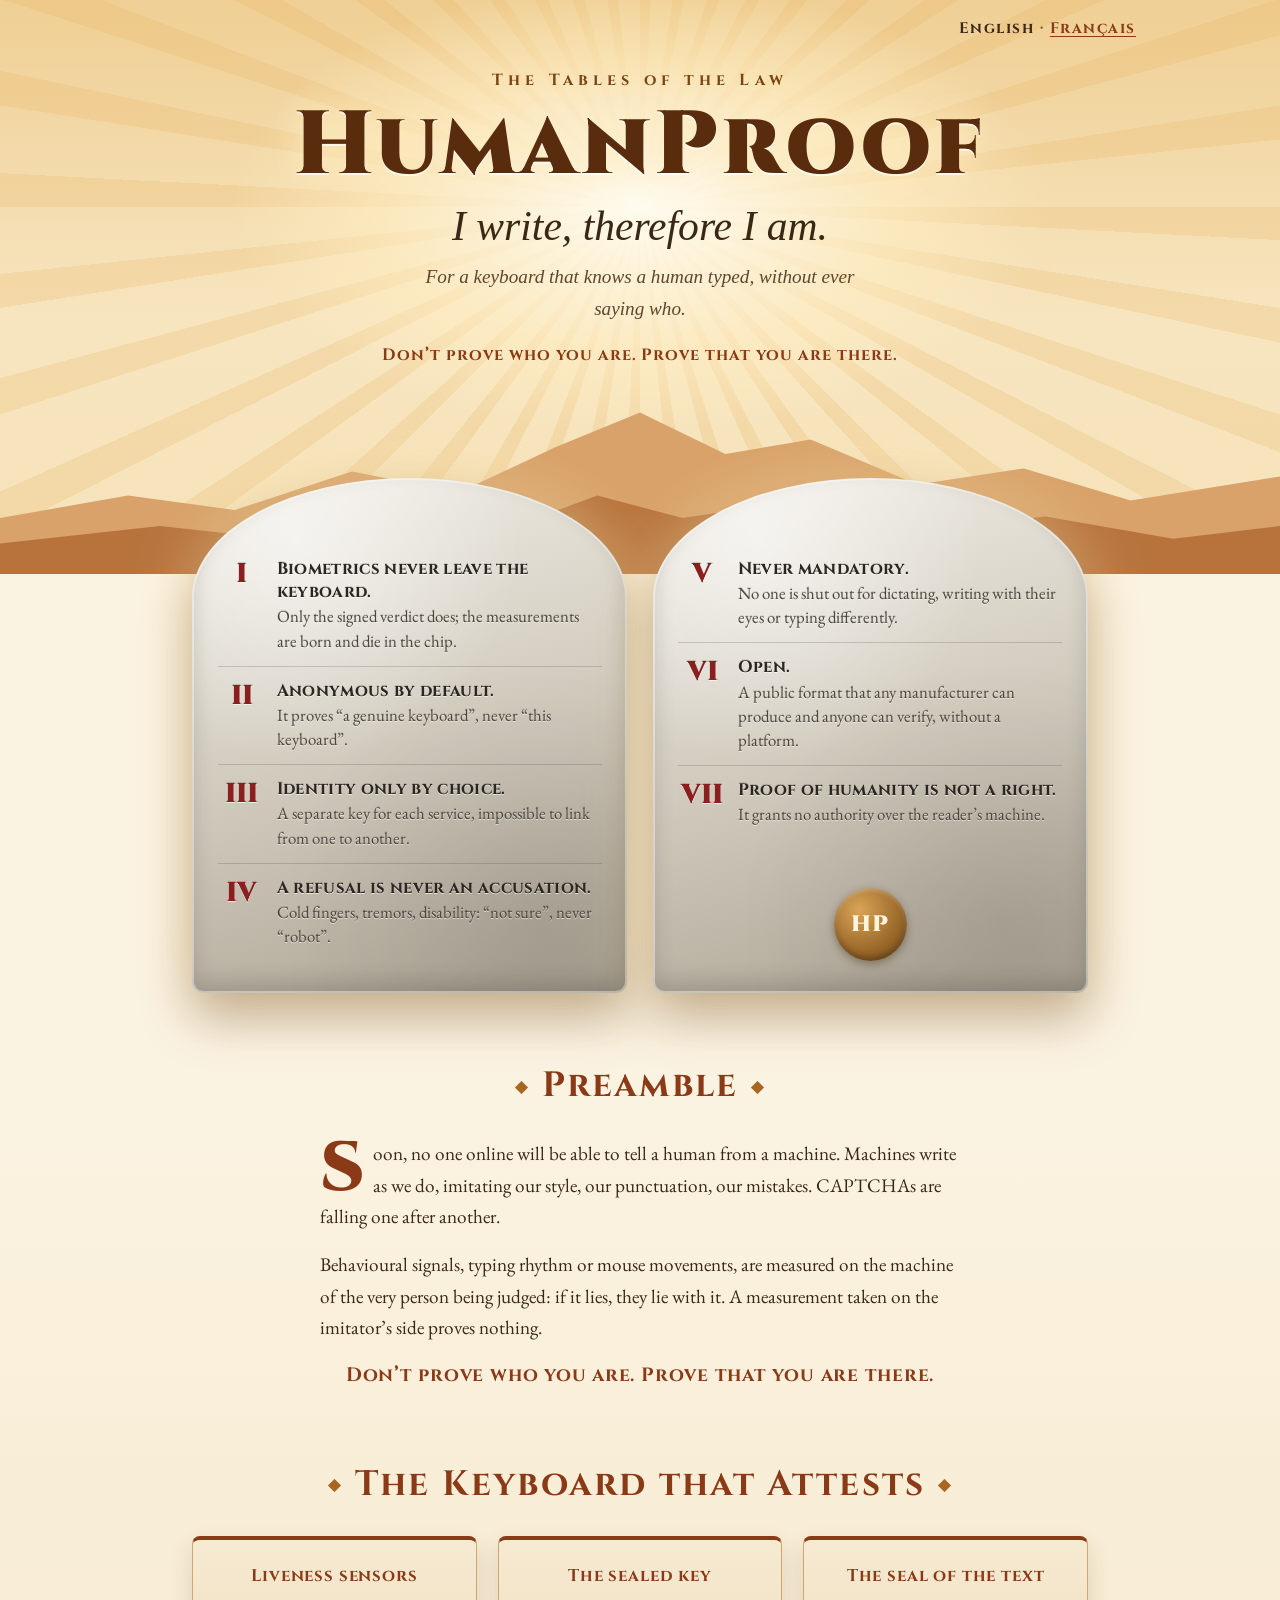
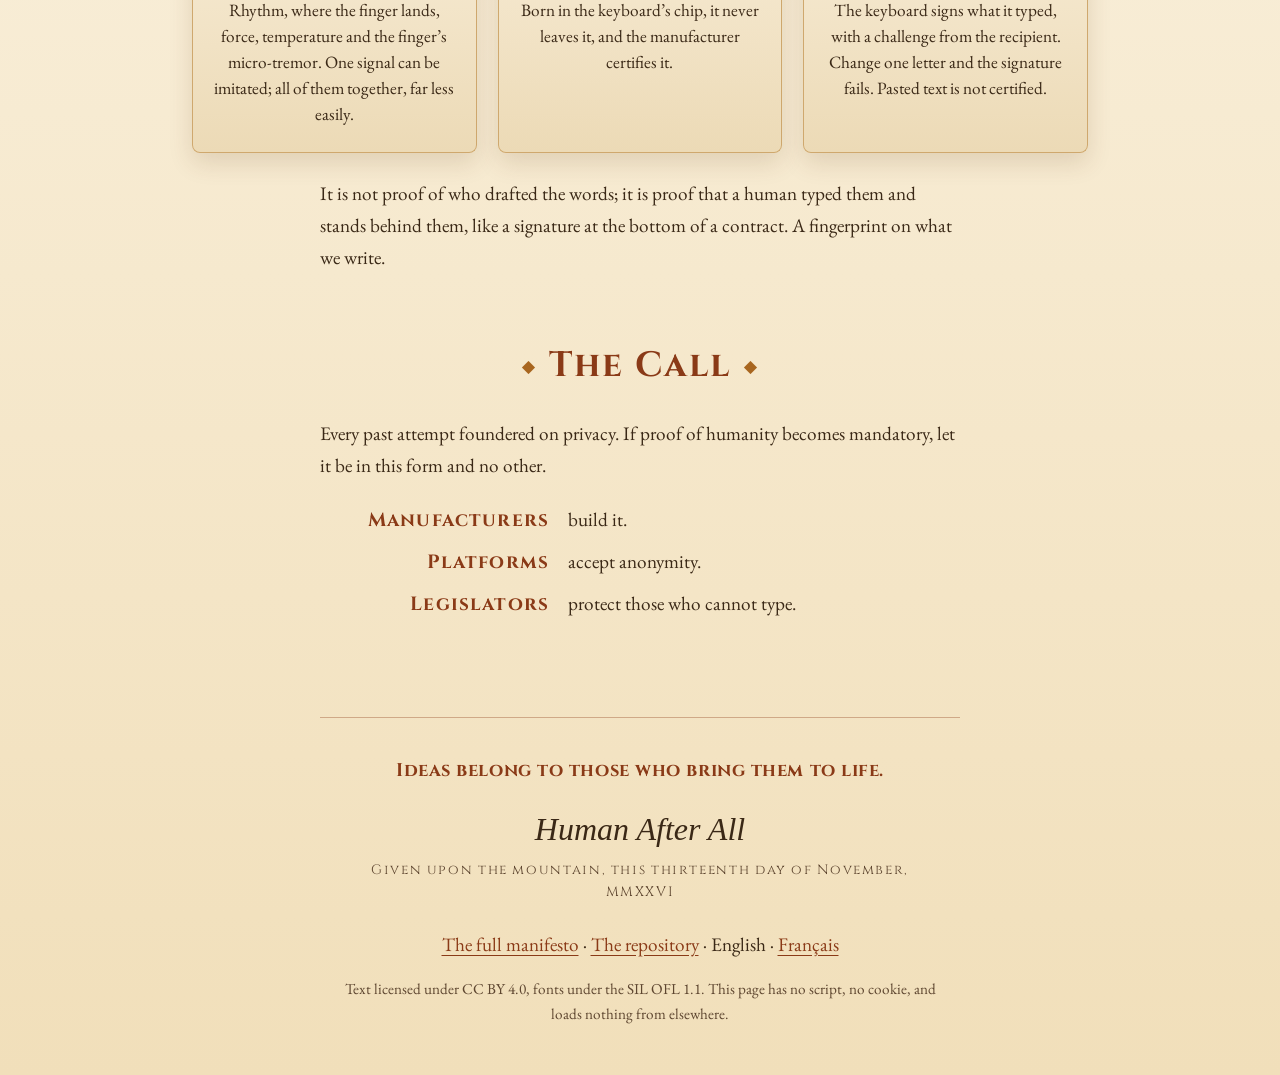
==== docs/en.html @ ca528313 "HumanProof : manifeste (FR, EN), versions courtes, page « Tables de la Loi », licence CC BY 4.0" ====
<!doctype html>
<html lang="en-GB">
<head>
  <meta charset="utf-8">
  <meta name="viewport" content="width=device-width, initial-scale=1">
  <meta http-equiv="Content-Security-Policy" content="default-src 'none'; style-src 'self'; font-src 'self'; img-src 'self'; base-uri 'none'; form-action 'none'">
  <meta name="referrer" content="no-referrer">
  <meta name="color-scheme" content="light">
  <title>HumanProof — I write, therefore I am</title>
  <meta name="description" content="A manifesto for a keyboard that knows a human typed, without ever saying who.">
  <meta property="og:title" content="HumanProof — I write, therefore I am">
  <meta property="og:description" content="A manifesto for a keyboard that knows a human typed, without ever saying who.">
  <meta property="og:type" content="website">
  <meta property="og:url" content="https://vpan-utbm.github.io/knock-knock/en.html">
  <meta property="og:image" content="https://vpan-utbm.github.io/knock-knock/banner-en.png">
  <meta name="twitter:card" content="summary_large_image">
  <link rel="alternate" hreflang="fr" href="index.html">
  <link rel="stylesheet" href="style.css">
</head>
<body>
  <header class="sinai">
    <nav class="lang"><span aria-current="page">English</span> · <a href="index.html" hreflang="fr" lang="fr">Français</a></nav>
    <p class="kicker">The Tables of the Law</p>
    <h1>HumanProof</h1>
    <p class="tagline">I write, therefore I am.</p>
    <p class="subtitle">For a keyboard that knows a human typed, without ever saying who.</p>
    <p class="slogan">Don’t prove who you are. Prove that you are there.</p>
    <svg class="mountain" viewBox="0 0 1200 220" preserveAspectRatio="none" aria-hidden="true">
      <path d="M0 220 L0 150 L120 122 L220 140 L330 92 L430 118 L520 62 L600 18 L680 70 L760 52 L860 108 L960 88 L1060 128 L1200 98 L1200 220 Z" fill="#d8a26a"/>
      <path d="M0 220 L0 182 L150 160 L260 176 L380 140 L470 166 L560 122 L640 150 L740 130 L850 170 L980 148 L1100 176 L1200 160 L1200 220 Z" fill="#b8733d"/>
    </svg>
  </header>

  <main>
  <section class="tables" aria-label="The seven laws">
    <div class="tablets">
      <div class="tablet">
        <ol>
          <li><span class="num" aria-hidden="true">I</span><span class="law"><span class="visually-hidden">I. </span>Biometrics never leave the keyboard.</span><span class="gloss-line">Only the signed verdict does; the measurements are born and die in the chip.</span></li>
          <li><span class="num" aria-hidden="true">II</span><span class="law"><span class="visually-hidden">II. </span>Anonymous by default.</span><span class="gloss-line">It proves “a genuine keyboard”, never “this keyboard”.</span></li>
          <li><span class="num" aria-hidden="true">III</span><span class="law"><span class="visually-hidden">III. </span>Identity only by choice.</span><span class="gloss-line">A separate key for each service, impossible to link from one to another.</span></li>
          <li><span class="num" aria-hidden="true">IV</span><span class="law"><span class="visually-hidden">IV. </span>A refusal is never an accusation.</span><span class="gloss-line">Cold fingers, tremors, disability: “not sure”, never “robot”.</span></li>
        </ol>
      </div>
      <div class="tablet">
        <ol start="5">
          <li><span class="num" aria-hidden="true">V</span><span class="law"><span class="visually-hidden">V. </span>Never mandatory.</span><span class="gloss-line">No one is shut out for dictating, writing with their eyes or typing differently.</span></li>
          <li><span class="num" aria-hidden="true">VI</span><span class="law"><span class="visually-hidden">VI. </span>Open.</span><span class="gloss-line">A public format that any manufacturer can produce and anyone can verify, without a platform.</span></li>
          <li><span class="num" aria-hidden="true">VII</span><span class="law"><span class="visually-hidden">VII. </span>Proof of humanity is not a right.</span><span class="gloss-line">It grants no authority over the reader’s machine.</span></li>
        </ol>
        <div class="seal" aria-hidden="true">HP</div>
      </div>
    </div>
  </section>

  <section aria-labelledby="h-preamble">
    <h2 id="h-preamble">Preamble</h2>
    <div class="prose">
      <p class="lettrine">Soon, no one online will be able to tell a human from a machine. Machines write as we do, imitating our style, our punctuation, our mistakes. CAPTCHAs are falling one after another.</p>
      <p>Behavioural signals, typing rhythm or mouse movements, are measured on the machine of the very person being judged: if it lies, they lie with it. A measurement taken on the imitator’s side proves nothing.</p>
      <p class="proclaim">Don’t prove who you are. Prove that you are there.</p>
    </div>
  </section>

  <section aria-labelledby="h-keyboard">
    <h2 id="h-keyboard">The Keyboard that Attests</h2>
    <div class="steles">
      <article class="stele"><h3>Liveness sensors</h3><p>Rhythm, where the finger lands, force, temperature and the finger’s micro-tremor. One signal can be imitated; all of them together, far less easily.</p></article>
      <article class="stele"><h3>The sealed key</h3><p>Born in the keyboard’s chip, it never leaves it, and the manufacturer certifies it.</p></article>
      <article class="stele"><h3>The seal of the text</h3><p>The keyboard signs what it typed, with a challenge from the recipient. Change one letter and the signature fails. Pasted text is not certified.</p></article>
    </div>
    <div class="prose"><p>It is not proof of who drafted the words; it is proof that a human typed them and stands behind them, like a signature at the bottom of a contract. A fingerprint on what we write.</p></div>
  </section>

  <section aria-labelledby="h-call">
    <h2 id="h-call">The Call</h2>
    <div class="prose"><p>Every past attempt foundered on privacy. If proof of humanity becomes mandatory, let it be in this form and no other.</p></div>
    <dl class="decree">
      <dt>Manufacturers</dt><dd>build it.</dd>
      <dt>Platforms</dt><dd>accept anonymity.</dd>
      <dt>Legislators</dt><dd>protect those who cannot type.</dd>
    </dl>
  </section>
  </main>

  <footer class="colophon">
    <p class="maxim">Ideas belong to those who bring them to life.</p>
    <p class="signature">Human After All</p>
    <p class="date">Given upon the mountain, this thirteenth day of November, MMXXVI</p>
    <p class="links"><a href="https://github.com/vpan-utbm/knock-knock/blob/main/MANIFESTO.md">The full manifesto</a> · <a href="https://github.com/vpan-utbm/knock-knock">The repository</a> · <span aria-current="page">English</span> · <a href="index.html" hreflang="fr" lang="fr">Français</a></p>
    <p class="fine">Text licensed under CC BY 4.0, fonts under the SIL OFL 1.1. This page has no script, no cookie, and loads nothing from elsewhere.</p>
  </footer>
</body>
</html>
---- docs/style.css ----
/* HumanProof: the Tables of the Law, Sinai at dawn. No script, no third-party request: fonts are self-hosted (SIL OFL). */

@font-face { font-family: "Cinzel"; src: url("fonts/Cinzel.ttf") format("truetype"); font-weight: 400 900; font-display: swap; }
@font-face { font-family: "EB Garamond"; src: url("fonts/EBGaramond.ttf") format("truetype"); font-weight: 400 800; font-style: normal; font-display: swap; }
@font-face { font-family: "EB Garamond"; src: url("fonts/EBGaramond-Italic.ttf") format("truetype"); font-weight: 400 800; font-style: italic; font-display: swap; }

:root {
  --sand: #fbf3e2;
  --sand-deep: #f1dfba;
  --ink: #3a2816;
  --ink-soft: #5e4630;
  --bronze: #7a4512;
  --bronze-hi: #a8661f;
  --terracotta: #8a3a17;
  --carved: #8b1e1e;
  --stone-hi: #f1eee7;
  --stone: #d3cdc0;
  --stone-lo: #ada595;
  --stone-ink: #2b2620;
  --stone-soft: #4d463c;
  --roman: "Cinzel", "Trajan Pro", Georgia, serif;
  --book: "EB Garamond", Garamond, Georgia, serif;
  color-scheme: light;
}

* { box-sizing: border-box; }

html { background: var(--sand); }

body {
  margin: 0;
  color: var(--ink);
  font-family: var(--book);
  font-size: 1.2rem;
  line-height: 1.65;
  background: linear-gradient(var(--sand) 40%, var(--sand-deep));
}

a { color: var(--terracotta); text-underline-offset: 0.2em; }
a:hover { color: #5c230b; }
a:focus-visible { outline: 2px solid var(--terracotta); outline-offset: 3px; border-radius: 2px; }

/* read by screen readers, not shown (the carved numeral is decorative) */
.visually-hidden { position: absolute; width: 1px; height: 1px; overflow: hidden; clip-path: inset(50%); white-space: nowrap; }

/* ---- Sinai at dawn: light from above, rays, the mountain ---- */

.sinai {
  position: relative;
  overflow: hidden;
  padding: 1rem 1rem 0;
  text-align: center;
  background:
    radial-gradient(ellipse 42% 52% at 50% 36%, rgba(255, 252, 240, 0.97), rgba(255, 238, 196, 0.6) 48%, transparent 76%),
    repeating-conic-gradient(from -90deg at 50% 36%, rgba(232, 176, 92, 0.22) 0deg 3deg, transparent 3deg 9deg),
    linear-gradient(#efcf94, #f7e5bf 55%, #f6e3bb);
}

.lang {
  max-width: 62rem;
  margin: 0 auto 1.6rem;
  text-align: right;
  font-family: var(--roman);
  font-size: 0.95rem;
  font-weight: 700;
  letter-spacing: 0.1em;
  color: var(--bronze);
}
.lang [aria-current] { color: var(--ink); }

.kicker {
  margin: 0 0 0.4rem;
  font-family: var(--roman);
  font-weight: 700;
  font-size: clamp(0.8rem, 2.6vw, 1rem);
  letter-spacing: 0.32em;
  color: var(--bronze);
}

h1 {
  margin: 0;
  font-family: var(--roman);
  font-weight: 900;
  font-size: clamp(2.7rem, 11vw, 5.6rem);
  line-height: 1.05;
  letter-spacing: 0.04em;
  color: #5a2c0e;
  text-shadow: 0 2px 0 rgba(255, 255, 255, 0.7), 0 0 32px rgba(255, 236, 190, 0.9);
}

.tagline {
  margin: 0.5rem 0 0.6rem;
  font-style: italic;
  font-size: clamp(1.7rem, 6vw, 2.6rem);
  line-height: 1.2;
  color: var(--ink);
}

.subtitle { margin: 0 auto 1.1rem; max-width: 28rem; font-style: italic; color: var(--ink-soft); }

.slogan {
  margin: 0 auto;
  max-width: 34rem;
  font-family: var(--roman);
  font-size: clamp(0.85rem, 2.6vw, 1.02rem);
  font-weight: 700;
  letter-spacing: 0.06em;
  color: var(--terracotta);
}

.mountain { display: block; width: calc(100% + 2rem); height: clamp(6rem, 18vw, 11rem); margin: 1.8rem -1rem 0; }

/* ---- Sections ---- */

main { max-width: 62rem; margin: 0 auto; padding: 0 1rem 2rem; }

section { margin: 0 auto 4rem; }

h2 {
  margin: 0 0 1.4rem;
  text-align: center;
  font-family: var(--roman);
  font-weight: 700;
  font-size: clamp(1.6rem, 5vw, 2.2rem);
  letter-spacing: 0.06em;
  color: var(--terracotta);
}
h2::before, h2::after { content: "\25C6"; font-size: 0.45em; vertical-align: middle; color: var(--bronze-hi); margin: 0 0.8em; }

.prose { max-width: 40rem; margin: 0 auto; }
.prose p { margin: 0 0 1rem; }

.lettrine::first-letter {
  float: left;
  font-family: var(--roman);
  font-weight: 900;
  font-size: 3.6em;
  line-height: 0.85;
  padding: 0.04em 0.12em 0 0;
  color: var(--terracotta);
}

.proclaim { margin: 1.6rem auto 0; text-align: center; font-family: var(--roman); font-weight: 700; letter-spacing: 0.04em; color: var(--terracotta); }

/* ---- The Tables of the Law, standing on the mountain ---- */

.tables { position: relative; margin-top: clamp(-6rem, -10vw, -3rem); }

.tablets {
  display: grid;
  grid-template-columns: repeat(auto-fit, minmax(18rem, 1fr));
  gap: 1.6rem;
  max-width: 56rem;
  margin: 0 auto;
}

.tablet {
  display: flex;
  flex-direction: column;
  padding: 5rem 1.6rem 2rem;
  color: var(--stone-ink);
  background:
    radial-gradient(circle at 24% 12%, rgba(255, 255, 255, 0.55), transparent 40%),
    radial-gradient(circle at 80% 86%, rgba(0, 0, 0, 0.1), transparent 46%),
    linear-gradient(165deg, var(--stone-hi), var(--stone) 48%, var(--stone-lo));
  border-radius: 50% 50% 0.7rem 0.7rem / 7.5rem 7.5rem 0.7rem 0.7rem;
  box-shadow:
    inset 0 0 0 2px rgba(255, 255, 255, 0.4),
    inset 0 -10px 22px rgba(0, 0, 0, 0.16),
    0 24px 50px rgba(90, 50, 15, 0.35),
    0 0 60px rgba(255, 230, 170, 0.6);
}

.tablet ol { list-style: none; margin: 0; padding: 0; }

.tablet li {
  display: grid;
  grid-template-columns: 3rem 1fr;
  column-gap: 0.7rem;
  padding: 0.8rem 0;
  border-top: 1px solid rgba(60, 50, 35, 0.2);
}
.tablet li:first-child { border-top: 0; padding-top: 0; }

.num, .law, .gloss-line { text-shadow: 0 1px 0 rgba(255, 255, 255, 0.65), 0 -1px 0 rgba(0, 0, 0, 0.14); }

.num {
  grid-row: span 2;
  align-self: start;
  font-family: var(--roman);
  font-weight: 900;
  font-size: 1.7rem;
  line-height: 1.15;
  text-align: center;
  color: var(--carved);
}

.law { font-family: var(--roman); font-weight: 700; font-size: 1.04rem; line-height: 1.4; letter-spacing: 0.02em; }

.gloss-line { font-size: 1.05rem; line-height: 1.45; color: var(--stone-soft); }

.seal {
  display: grid;
  place-items: center;
  width: 4.6rem;
  height: 4.6rem;
  margin: auto auto 0;
  border-radius: 50%;
  font-family: var(--roman);
  font-weight: 900;
  font-size: 1.4rem;
  letter-spacing: 0.06em;
  color: #fff4dc;
  background: radial-gradient(circle at 35% 30%, #d9a457, #9c6a2a 58%, #6b4318);
  box-shadow: 0 3px 8px rgba(60, 35, 10, 0.4), inset 0 -3px 6px rgba(0, 0, 0, 0.3), inset 0 2px 4px rgba(255, 255, 255, 0.35);
}

/* ---- The mechanism: three steles ---- */

.steles {
  display: grid;
  grid-template-columns: repeat(auto-fit, minmax(15rem, 1fr));
  gap: 1.3rem;
  max-width: 56rem;
  margin: 0 auto 1.6rem;
}

.stele {
  padding: 1.4rem 1.3rem 1.5rem;
  text-align: center;
  background: linear-gradient(#f6ead2, #ecdab6);
  border: 1px solid #cfa86e;
  border-top: 4px solid var(--terracotta);
  border-radius: 0.5rem;
  box-shadow: 0 10px 24px rgba(90, 50, 15, 0.14);
}
.stele h3 { margin: 0 0 0.5rem; font-family: var(--roman); font-weight: 700; font-size: 1.05rem; letter-spacing: 0.05em; color: var(--terracotta); }
.stele p { margin: 0; font-size: 1.08rem; line-height: 1.5; }

/* ---- The call ---- */

.decree { max-width: 34rem; margin: 1.4rem auto 0; display: grid; grid-template-columns: auto 1fr; gap: 0.6rem 1.2rem; align-items: baseline; }
.decree dt { font-family: var(--roman); font-weight: 700; letter-spacing: 0.06em; color: var(--terracotta); text-align: right; }
.decree dd { margin: 0; }

/* ---- Colophon ---- */

.colophon { max-width: 40rem; margin: 0 auto; padding: 2.4rem 1rem 3rem; text-align: center; border-top: 1px solid rgba(138, 58, 23, 0.35); }
.maxim { margin: 0 0 1rem; font-family: var(--roman); font-weight: 700; font-size: 1.15rem; letter-spacing: 0.03em; color: var(--terracotta); }
.signature { margin: 0; font-style: italic; font-size: 2rem; color: var(--ink); }
.date { margin: 0.2rem 0 1.6rem; font-family: var(--roman); font-size: 0.85rem; letter-spacing: 0.12em; color: var(--ink-soft); }
.links { margin: 0 0 1rem; }
.fine { margin: 0; font-size: 0.95rem; color: var(--ink-soft); }

@media (max-width: 30rem) {
  body { font-size: 1.1rem; }
  .tablet { padding: 4.4rem 1.2rem 1.8rem; }
  .decree { grid-template-columns: 1fr; gap: 0.1rem; }
  .decree dt { text-align: left; margin-top: 0.6rem; }
}
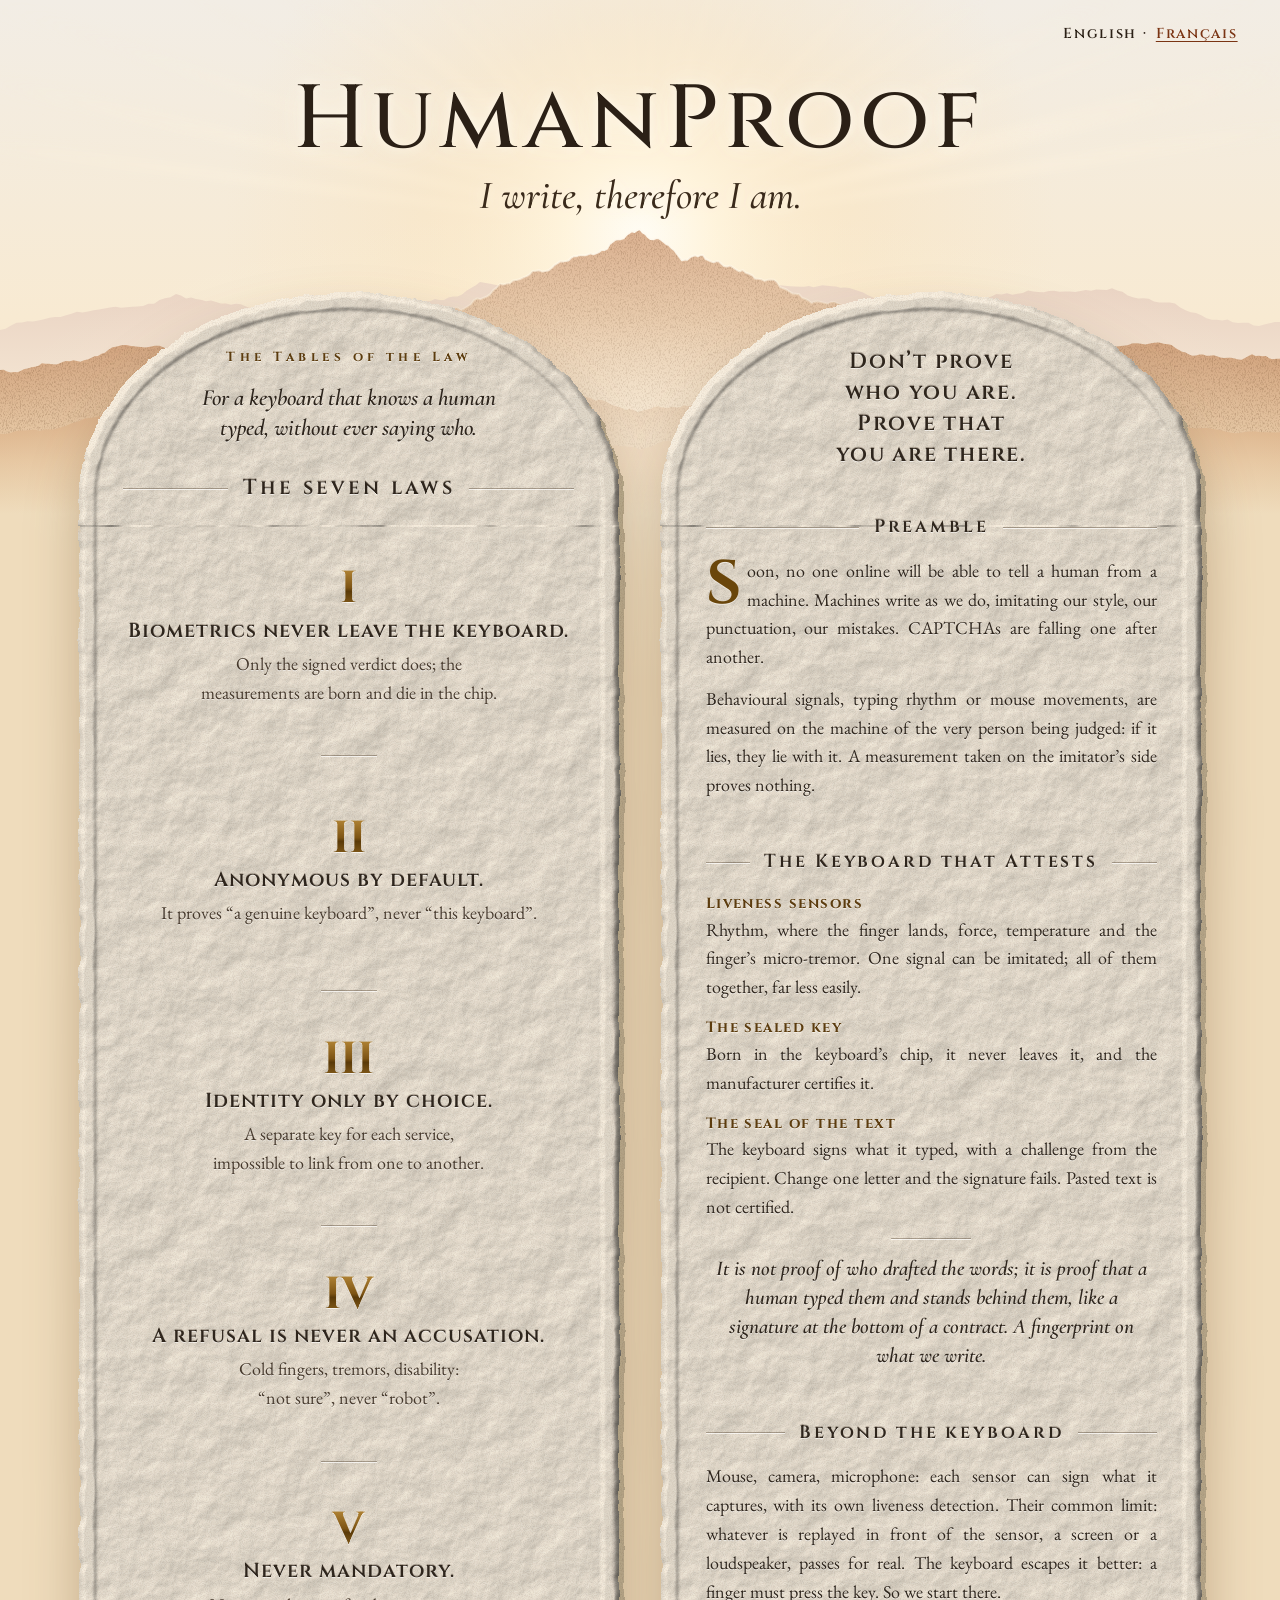
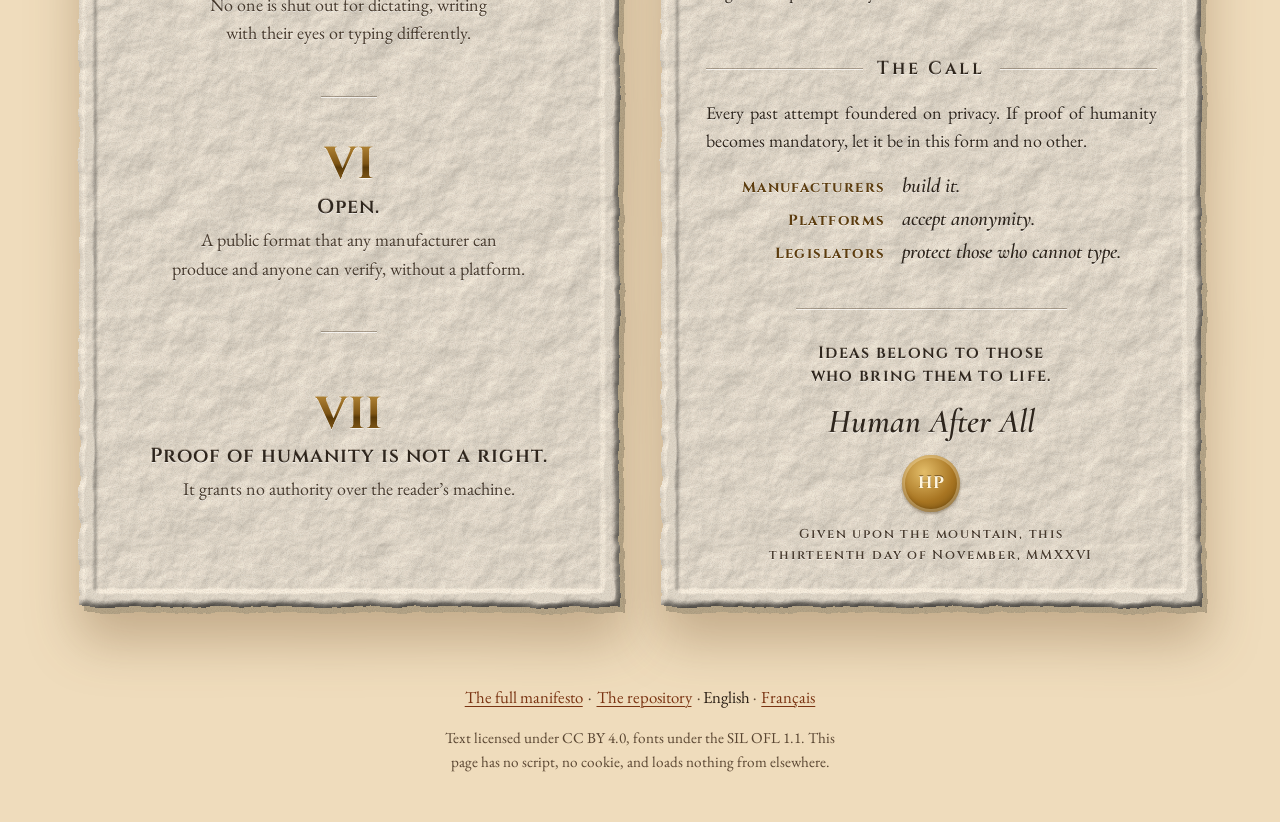
==== commit d8c7cc92: "Page : tout le manifeste grave sur deux tables de pierre au Sinai ; partie « Au-dela du clavier » ; " ====
--- a/docs/en.html
+++ b/docs/en.html
@@ -18,76 +18,78 @@
   <link rel="stylesheet" href="style.css">
 </head>
 <body>
-  <header class="sinai">
-    <nav class="lang"><span aria-current="page">English</span> · <a href="index.html" hreflang="fr" lang="fr">Français</a></nav>
-    <p class="kicker">The Tables of the Law</p>
+  <header class="sky">
+    <nav class="lang"><span aria-current="page">English</span>&nbsp;· <a href="index.html" hreflang="fr" lang="fr">Français</a></nav>
     <h1>HumanProof</h1>
     <p class="tagline">I write, therefore I am.</p>
-    <p class="subtitle">For a keyboard that knows a human typed, without ever saying who.</p>
-    <p class="slogan">Don’t prove who you are. Prove that you are there.</p>
-    <svg class="mountain" viewBox="0 0 1200 220" preserveAspectRatio="none" aria-hidden="true">
-      <path d="M0 220 L0 150 L120 122 L220 140 L330 92 L430 118 L520 62 L600 18 L680 70 L760 52 L860 108 L960 88 L1060 128 L1200 98 L1200 220 Z" fill="#d8a26a"/>
-      <path d="M0 220 L0 182 L150 160 L260 176 L380 140 L470 166 L560 122 L640 150 L740 130 L850 170 L980 148 L1100 176 L1200 160 L1200 220 Z" fill="#b8733d"/>
-    </svg>
   </header>
 
-  <main>
-  <section class="tables" aria-label="The seven laws">
-    <div class="tablets">
-      <div class="tablet">
-        <ol>
-          <li><span class="num" aria-hidden="true">I</span><span class="law"><span class="visually-hidden">I. </span>Biometrics never leave the keyboard.</span><span class="gloss-line">Only the signed verdict does; the measurements are born and die in the chip.</span></li>
-          <li><span class="num" aria-hidden="true">II</span><span class="law"><span class="visually-hidden">II. </span>Anonymous by default.</span><span class="gloss-line">It proves “a genuine keyboard”, never “this keyboard”.</span></li>
-          <li><span class="num" aria-hidden="true">III</span><span class="law"><span class="visually-hidden">III. </span>Identity only by choice.</span><span class="gloss-line">A separate key for each service, impossible to link from one to another.</span></li>
-          <li><span class="num" aria-hidden="true">IV</span><span class="law"><span class="visually-hidden">IV. </span>A refusal is never an accusation.</span><span class="gloss-line">Cold fingers, tremors, disability: “not sure”, never “robot”.</span></li>
-        </ol>
-      </div>
-      <div class="tablet">
-        <ol start="5">
-          <li><span class="num" aria-hidden="true">V</span><span class="law"><span class="visually-hidden">V. </span>Never mandatory.</span><span class="gloss-line">No one is shut out for dictating, writing with their eyes or typing differently.</span></li>
-          <li><span class="num" aria-hidden="true">VI</span><span class="law"><span class="visually-hidden">VI. </span>Open.</span><span class="gloss-line">A public format that any manufacturer can produce and anyone can verify, without a platform.</span></li>
-          <li><span class="num" aria-hidden="true">VII</span><span class="law"><span class="visually-hidden">VII. </span>Proof of humanity is not a right.</span><span class="gloss-line">It grants no authority over the reader’s machine.</span></li>
-        </ol>
-        <div class="seal" aria-hidden="true">HP</div>
+  <main class="tables">
+    <div class="tablet tablet-law">
+      <div class="field">
+        <div class="crown">
+          <p class="kicker">The Tables of the Law</p>
+          <p class="subtitle">For a keyboard that knows a human typed, without ever saying who.</p>
+        </div>
+        <section class="laws" aria-labelledby="h-laws">
+          <h2 id="h-laws">The seven laws</h2>
+          <ol>
+            <li><span class="num" aria-hidden="true">I</span><span class="law"><span class="visually-hidden">I. </span>Biometrics never leave the keyboard.</span><span class="gloss-line">Only the signed verdict does; the measurements are born and die in the chip.</span></li>
+            <li><span class="num" aria-hidden="true">II</span><span class="law"><span class="visually-hidden">II. </span>Anonymous by default.</span><span class="gloss-line">It proves “a genuine keyboard”, never “this keyboard”.</span></li>
+            <li><span class="num" aria-hidden="true">III</span><span class="law"><span class="visually-hidden">III. </span>Identity only by choice.</span><span class="gloss-line">A separate key for each service, impossible to link from one to another.</span></li>
+            <li><span class="num" aria-hidden="true">IV</span><span class="law"><span class="visually-hidden">IV. </span>A refusal is never an accusation.</span><span class="gloss-line">Cold fingers, tremors, disability: “not sure”, never “robot”.</span></li>
+            <li><span class="num" aria-hidden="true">V</span><span class="law"><span class="visually-hidden">V. </span>Never mandatory.</span><span class="gloss-line">No one is shut out for dictating, writing with their eyes or typing differently.</span></li>
+            <li><span class="num" aria-hidden="true">VI</span><span class="law"><span class="visually-hidden">VI. </span>Open.</span><span class="gloss-line">A public format that any manufacturer can produce and anyone can verify, without a platform.</span></li>
+            <li><span class="num" aria-hidden="true">VII</span><span class="law"><span class="visually-hidden">VII. </span>Proof of humanity is not a right.</span><span class="gloss-line">It grants no authority over the reader’s machine.</span></li>
+          </ol>
+        </section>
       </div>
     </div>
-  </section>
 
-  <section aria-labelledby="h-preamble">
-    <h2 id="h-preamble">Preamble</h2>
-    <div class="prose">
-      <p class="lettrine">Soon, no one online will be able to tell a human from a machine. Machines write as we do, imitating our style, our punctuation, our mistakes. CAPTCHAs are falling one after another.</p>
-      <p>Behavioural signals, typing rhythm or mouse movements, are measured on the machine of the very person being judged: if it lies, they lie with it. A measurement taken on the imitator’s side proves nothing.</p>
-      <p class="proclaim">Don’t prove who you are. Prove that you are there.</p>
+    <div class="tablet tablet-word">
+      <div class="field">
+        <div class="crown">
+          <p class="slogan"><span>Don’t prove who you are.</span> <span>Prove that you are there.</span></p>
+        </div>
+        <section aria-labelledby="h-preamble">
+          <h2 id="h-preamble">Preamble</h2>
+          <p class="lettrine">Soon, no one online will be able to tell a human from a machine. Machines write as we do, imitating our style, our punctuation, our mistakes. CAPTCHAs are falling one after another.</p>
+          <p>Behavioural signals, typing rhythm or mouse movements, are measured on the machine of the very person being judged: if it lies, they lie with it. A measurement taken on the imitator’s side proves nothing.</p>
+        </section>
+        <section aria-labelledby="h-keyboard">
+          <h2 id="h-keyboard">The Keyboard that Attests</h2>
+          <div class="steles">
+            <div class="stele"><h3>Liveness sensors</h3><p>Rhythm, where the finger lands, force, temperature and the finger’s micro-tremor. One signal can be imitated; all of them together, far less easily.</p></div>
+            <div class="stele"><h3>The sealed key</h3><p>Born in the keyboard’s chip, it never leaves it, and the manufacturer certifies it.</p></div>
+            <div class="stele"><h3>The seal of the text</h3><p>The keyboard signs what it typed, with a challenge from the recipient. Change one letter and the signature fails. Pasted text is not certified.</p></div>
+          </div>
+          <p class="gloss">It is not proof of who drafted the words; it is proof that a human typed them and stands behind them, like a signature at the bottom of a contract. A fingerprint on what we write.</p>
+        </section>
+        <section aria-labelledby="h-beyond">
+          <h2 id="h-beyond">Beyond the keyboard</h2>
+          <p>Mouse, camera, microphone: each sensor can sign what it captures, with its own liveness detection. Their common limit: whatever is replayed in front of the sensor, a screen or a loudspeaker, passes for real. The keyboard escapes it better: a finger must press the key. So we start there.</p>
+        </section>
+        <section aria-labelledby="h-call">
+          <h2 id="h-call">The Call</h2>
+          <p>Every past attempt foundered on privacy. If proof of humanity becomes mandatory, let it be in this form and no other.</p>
+          <dl class="decree">
+            <dt>Manufacturers</dt><dd>build it.</dd>
+            <dt>Platforms</dt><dd>accept anonymity.</dd>
+            <dt>Legislators</dt><dd>protect those who cannot type.</dd>
+          </dl>
+        </section>
+        <div class="colophon">
+          <p class="maxim">Ideas belong to those who bring them to life.</p>
+          <p class="signature">Human After All</p>
+          <div class="seal" aria-hidden="true">HP</div>
+          <p class="date">Given upon the mountain, this thirteenth day of November, MMXXVI</p>
+        </div>
+      </div>
     </div>
-  </section>
-
-  <section aria-labelledby="h-keyboard">
-    <h2 id="h-keyboard">The Keyboard that Attests</h2>
-    <div class="steles">
-      <article class="stele"><h3>Liveness sensors</h3><p>Rhythm, where the finger lands, force, temperature and the finger’s micro-tremor. One signal can be imitated; all of them together, far less easily.</p></article>
-      <article class="stele"><h3>The sealed key</h3><p>Born in the keyboard’s chip, it never leaves it, and the manufacturer certifies it.</p></article>
-      <article class="stele"><h3>The seal of the text</h3><p>The keyboard signs what it typed, with a challenge from the recipient. Change one letter and the signature fails. Pasted text is not certified.</p></article>
-    </div>
-    <div class="prose"><p>It is not proof of who drafted the words; it is proof that a human typed them and stands behind them, like a signature at the bottom of a contract. A fingerprint on what we write.</p></div>
-  </section>
-
-  <section aria-labelledby="h-call">
-    <h2 id="h-call">The Call</h2>
-    <div class="prose"><p>Every past attempt foundered on privacy. If proof of humanity becomes mandatory, let it be in this form and no other.</p></div>
-    <dl class="decree">
-      <dt>Manufacturers</dt><dd>build it.</dd>
-      <dt>Platforms</dt><dd>accept anonymity.</dd>
-      <dt>Legislators</dt><dd>protect those who cannot type.</dd>
-    </dl>
-  </section>
   </main>
 
-  <footer class="colophon">
-    <p class="maxim">Ideas belong to those who bring them to life.</p>
-    <p class="signature">Human After All</p>
-    <p class="date">Given upon the mountain, this thirteenth day of November, MMXXVI</p>
-    <p class="links"><a href="https://github.com/vpan-utbm/knock-knock/blob/main/MANIFESTO.md">The full manifesto</a> · <a href="https://github.com/vpan-utbm/knock-knock">The repository</a> · <span aria-current="page">English</span> · <a href="index.html" hreflang="fr" lang="fr">Français</a></p>
+  <footer class="foot">
+    <p class="links"><a href="https://github.com/vpan-utbm/knock-knock/blob/main/MANIFESTO.md">The full manifesto</a>&nbsp;· <a href="https://github.com/vpan-utbm/knock-knock">The repository</a>&nbsp;· <span aria-current="page">English</span>&nbsp;· <a href="index.html" hreflang="fr" lang="fr">Français</a></p>
     <p class="fine">Text licensed under CC BY 4.0, fonts under the SIL OFL 1.1. This page has no script, no cookie, and loads nothing from elsewhere.</p>
   </footer>
 </body>
--- a/docs/style.css
+++ b/docs/style.css
@@ -1,25 +1,28 @@
-/* HumanProof: the Tables of the Law, Sinai at dawn. No script, no third-party request: fonts are self-hosted (SIL OFL). */
+/* HumanProof: the whole manifesto carved on two Tables of the Law, standing on Sinai at dawn.
+   No script, no third-party request: fonts are self-hosted (SIL OFL), art is local SVG. */
 
 @font-face { font-family: "Cinzel"; src: url("fonts/Cinzel.ttf") format("truetype"); font-weight: 400 900; font-display: swap; }
 @font-face { font-family: "EB Garamond"; src: url("fonts/EBGaramond.ttf") format("truetype"); font-weight: 400 800; font-style: normal; font-display: swap; }
-@font-face { font-family: "EB Garamond"; src: url("fonts/EBGaramond-Italic.ttf") format("truetype"); font-weight: 400 800; font-style: italic; font-display: swap; }
+@font-face { font-family: "Cormorant"; src: url("fonts/Cormorant-Italic.ttf") format("truetype"); font-weight: 300 700; font-style: italic; font-display: swap; }
 
 :root {
-  --sand: #fbf3e2;
-  --sand-deep: #f1dfba;
-  --ink: #3a2816;
-  --ink-soft: #5e4630;
-  --bronze: #7a4512;
-  --bronze-hi: #a8661f;
-  --terracotta: #8a3a17;
-  --carved: #8b1e1e;
-  --stone-hi: #f1eee7;
-  --stone: #d3cdc0;
-  --stone-lo: #ada595;
-  --stone-ink: #2b2620;
-  --stone-soft: #4d463c;
+  --sky-top: #f2ede5;
+  --sky-mid: #f8ead2;
+  --sky-low: #f6dbb0;
+  --sand: #efdcbc;
+  --ink: #2b2016;
+  --ink-soft: #5a4632;
+  --link: #7a3413;
+  --carve: #2e251c;
+  --carve-soft: #46392c;
+  --bronze: #5c3c0e;
+  --gilt: linear-gradient(180deg, #b88a3a 0%, #7d5414 46%, #5a3a08 54%, #9a6d24 100%);
+  --incised: 0 1px 0 rgba(255, 255, 255, 0.55);
+  --incised-deep: 0 -1px 0 rgba(45, 30, 15, 0.3), 0 1px 0 rgba(255, 255, 255, 0.6);
+  --rule: linear-gradient(rgba(70, 52, 32, 0.38) 50%, rgba(255, 255, 255, 0.7) 50%);
   --roman: "Cinzel", "Trajan Pro", Georgia, serif;
   --book: "EB Garamond", Garamond, Georgia, serif;
+  --italic: "Cormorant", "EB Garamond", Garamond, Georgia, serif;
   color-scheme: light;
 }
 
@@ -31,230 +34,316 @@
   margin: 0;
   color: var(--ink);
   font-family: var(--book);
-  font-size: 1.2rem;
-  line-height: 1.65;
-  background: linear-gradient(var(--sand) 40%, var(--sand-deep));
-}
-
-a { color: var(--terracotta); text-underline-offset: 0.2em; }
-a:hover { color: #5c230b; }
-a:focus-visible { outline: 2px solid var(--terracotta); outline-offset: 3px; border-radius: 2px; }
-
-/* read by screen readers, not shown (the carved numeral is decorative) */
+  font-size: 1.125rem;
+  line-height: 1.6;
+  background: var(--sand);
+  overflow-x: clip;
+}
+
+a { color: var(--link); text-underline-offset: 0.2em; text-decoration-thickness: 1px; }
+a:hover { color: #4f1f08; text-decoration-thickness: 2px; }
+a:focus-visible { outline: 2px solid var(--link); outline-offset: 3px; border-radius: 2px; }
+
+/* read by screen readers, not shown (the gilded numeral is decorative) */
 .visually-hidden { position: absolute; width: 1px; height: 1px; overflow: hidden; clip-path: inset(50%); white-space: nowrap; }
 
-/* ---- Sinai at dawn: light from above, rays, the mountain ---- */
-
-.sinai {
+/* ---- The sky: dawn breaking behind the summit ---- */
+
+.sky {
+  padding: 1rem 1rem max(28%, 19rem);
+  text-align: center;
+  background:
+    url("sinai.svg") center bottom / max(100%, 1100px) auto no-repeat,
+    linear-gradient(var(--sky-top), var(--sky-mid) 55%, var(--sky-low));
+}
+
+.lang {
+  max-width: 75rem;
+  margin: 0 auto 1.4rem;
+  text-align: right;
+  font-family: var(--roman);
+  font-size: 0.9rem;
+  font-weight: 600;
+  letter-spacing: 0.12em;
+  color: var(--ink);
+}
+.lang a { color: var(--link); }
+.lang a, .links a { display: inline-block; padding: 0.35rem 0.15rem; }
+
+h1 {
+  margin: 0;
+  font-family: var(--roman);
+  font-weight: 500;
+  font-size: clamp(2.5rem, 8.4vw, 5.6rem);
+  line-height: 1.05;
+  letter-spacing: 0.07em;
+  color: var(--ink);
+  text-shadow: 0 0 2rem rgba(255, 250, 238, 0.95), 0 0 0.6rem rgba(255, 250, 238, 0.9);
+}
+
+.tagline {
+  margin: 0.3rem 0 0;
+  font-family: var(--italic);
+  font-style: italic;
+  font-weight: 500;
+  font-size: clamp(1.6rem, 4.6vw, 2.5rem);
+  line-height: 1.2;
+  color: #3a2a1b;
+  text-shadow: 0 0 1.2rem rgba(255, 250, 238, 0.95);
+}
+
+/* ---- The two Tables of the Law ---- */
+
+.tables {
   position: relative;
-  overflow: hidden;
-  padding: 1rem 1rem 0;
-  text-align: center;
+  display: grid;
+  grid-template-columns: repeat(2, minmax(0, 35rem));
+  justify-content: center;
+  gap: 1.4rem;
+  margin-top: min(-23%, -16rem);
+  padding: 0 1rem 2rem;
+}
+
+/* the light of the summit spilling round the crowns */
+.tables::before {
+  content: "";
+  position: absolute;
+  top: -5rem;
+  left: 50%;
+  width: min(84rem, 160%);
+  height: 30rem;
+  transform: translateX(-50%);
+  background: radial-gradient(closest-side, rgba(255, 251, 240, 0.5), rgba(255, 246, 226, 0.2) 55%, transparent);
+  pointer-events: none;
+}
+
+/* the slab is drawn in SVG, in three pieces cut from one 600 x 940 drawing and scaled to the tablet's width:
+   the crown and the base keep their shape, the body repeats in between (margins in % follow the width), so the
+   drawing never stretches and costs the same whatever the tablet's height */
+.tablet {
+  position: relative;
+  z-index: 1;
   background:
-    radial-gradient(ellipse 42% 52% at 50% 36%, rgba(255, 252, 240, 0.97), rgba(255, 238, 196, 0.6) 48%, transparent 76%),
-    repeating-conic-gradient(from -90deg at 50% 36%, rgba(232, 176, 92, 0.22) 0deg 3deg, transparent 3deg 9deg),
-    linear-gradient(#efcf94, #f7e5bf 55%, #f6e3bb);
-}
-
-.lang {
-  max-width: 62rem;
-  margin: 0 auto 1.6rem;
-  text-align: right;
-  font-family: var(--roman);
-  font-size: 0.95rem;
-  font-weight: 700;
+    url("tablet-crown.svg") top / 100% auto no-repeat,
+    url("tablet-base.svg") bottom / 100% auto no-repeat;
+  filter: drop-shadow(0 1.8rem 1.6rem rgba(96, 58, 22, 0.3));
+}
+.tablet::before {
+  content: "";
+  position: absolute;
+  inset: 0;
+  z-index: -1;
+  margin: 43.333% 0 13.333%;
+  background: url("tablet-body.svg") top / 100% auto repeat-y;
+  /* the crown and the base run under both ends: fading the ends makes the joins dissolve into the stone */
+  mask-image: linear-gradient(transparent, #000 7px, #000 calc(100% - 7px), transparent);
+}
+
+/* the text sits in the sunken field, inside the rim */
+.field {
+  display: flex;
+  flex-direction: column;
+  height: 100%;
+  padding: 4rem 3.4rem 3.4rem;
+  color: var(--carve);
+  text-shadow: var(--incised);
+}
+
+.crown { max-width: 23rem; margin: 0 auto 2rem; text-align: center; }
+
+.kicker {
+  margin: 0 0 0.9rem;
+  font-family: var(--roman);
+  font-weight: 700;
+  font-size: 0.82rem;
+  letter-spacing: 0.34em;
+  color: var(--bronze);
+}
+
+.subtitle {
+  margin: 0;
+  font-family: var(--italic);
+  font-style: italic;
+  font-weight: 600;
+  font-size: 1.45rem;
+  line-height: 1.3;
+  text-wrap: balance;
+}
+
+.slogan {
+  margin: 0.4rem 0 0;
+  font-family: var(--roman);
+  font-weight: 600;
+  font-size: 1.36rem;
+  line-height: 1.42;
+  letter-spacing: 0.08em;
+  text-shadow: var(--incised-deep);
+}
+.slogan span { display: block; text-wrap: balance; }
+.tablet-word .crown { max-width: 21rem; }
+
+.field h2 {
+  display: flex;
+  align-items: center;
+  gap: 0.9rem;
+  margin: 0 0 1.1rem;
+  font-family: var(--roman);
+  font-weight: 600;
+  font-size: 1.12rem;
+  line-height: 1.3;
+  letter-spacing: 0.16em;
+  text-align: center;
+  text-shadow: var(--incised-deep);
+}
+.field h2::before, .field h2::after { content: ""; flex: 1 1 1.2rem; height: 2px; background: var(--rule); }
+
+.field section + section { margin-top: 2.4rem; }
+
+/* ---- Left tablet: the seven laws ---- */
+
+.laws { display: flex; flex: 1; flex-direction: column; }
+.laws h2 { font-size: 1.3rem; }
+
+.laws ol {
+  display: flex;
+  flex: 1;
+  flex-direction: column;
+  list-style: none;
+  margin: 0;
+  padding: 0;
+  text-align: center;
+}
+
+.laws li { display: flex; flex: 1; flex-direction: column; justify-content: center; padding: 1.4rem 0; }
+.laws li + li { background: var(--rule) center top / 3.5rem 2px no-repeat; }
+
+.num {
+  display: block;
+  margin: 0 auto 0.35rem;
+  font-family: var(--roman);
+  font-weight: 700;
+  font-size: 2.8rem;
+  line-height: 1;
+  color: transparent;
+  background: var(--gilt);
+  -webkit-background-clip: text;
+  background-clip: text;
+  text-shadow: none;
+  filter: drop-shadow(0 1px 0 rgba(255, 255, 255, 0.7));
+}
+
+.law {
+  display: block;
+  font-family: var(--roman);
+  font-weight: 600;
+  font-size: 1.24rem;
+  line-height: 1.38;
+  letter-spacing: 0.05em;
+  text-wrap: balance;
+  text-shadow: var(--incised-deep);
+}
+
+.gloss-line { display: block; max-width: 25rem; margin: 0.3rem auto 0; color: var(--carve-soft); text-wrap: balance; }
+
+/* ---- Right tablet: the word ---- */
+
+.tablet-word p { margin: 0 0 0.8rem; }
+.tablet-word section > p:not(.gloss), .stele p { text-align: justify; hyphens: auto; }
+
+.lettrine::first-letter {
+  float: left;
+  margin: 0.05em 0.1em 0 0;
+  font-family: var(--roman);
+  font-weight: 700;
+  font-size: 3.4em;
+  line-height: 0.82;
+  color: #6a460b;
+}
+
+.steles { display: grid; gap: 0.9rem; margin: 0 0 1rem; }
+.stele h3 {
+  margin: 0;
+  font-family: var(--roman);
+  font-weight: 700;
+  font-size: 0.92rem;
   letter-spacing: 0.1em;
   color: var(--bronze);
 }
-.lang [aria-current] { color: var(--ink); }
-
-.kicker {
-  margin: 0 0 0.4rem;
-  font-family: var(--roman);
-  font-weight: 700;
-  font-size: clamp(0.8rem, 2.6vw, 1rem);
-  letter-spacing: 0.32em;
-  color: var(--bronze);
-}
-
-h1 {
-  margin: 0;
-  font-family: var(--roman);
-  font-weight: 900;
-  font-size: clamp(2.7rem, 11vw, 5.6rem);
-  line-height: 1.05;
-  letter-spacing: 0.04em;
-  color: #5a2c0e;
-  text-shadow: 0 2px 0 rgba(255, 255, 255, 0.7), 0 0 32px rgba(255, 236, 190, 0.9);
-}
-
-.tagline {
-  margin: 0.5rem 0 0.6rem;
+.stele p { margin: 0; }
+
+.gloss {
+  margin: 1.2rem 0 0;
+  padding: 1rem 0.5rem 0;
+  font-family: var(--italic);
   font-style: italic;
-  font-size: clamp(1.7rem, 6vw, 2.6rem);
-  line-height: 1.2;
-  color: var(--ink);
-}
-
-.subtitle { margin: 0 auto 1.1rem; max-width: 28rem; font-style: italic; color: var(--ink-soft); }
-
-.slogan {
-  margin: 0 auto;
-  max-width: 34rem;
-  font-family: var(--roman);
-  font-size: clamp(0.85rem, 2.6vw, 1.02rem);
-  font-weight: 700;
-  letter-spacing: 0.06em;
-  color: var(--terracotta);
-}
-
-.mountain { display: block; width: calc(100% + 2rem); height: clamp(6rem, 18vw, 11rem); margin: 1.8rem -1rem 0; }
-
-/* ---- Sections ---- */
-
-main { max-width: 62rem; margin: 0 auto; padding: 0 1rem 2rem; }
-
-section { margin: 0 auto 4rem; }
-
-h2 {
-  margin: 0 0 1.4rem;
-  text-align: center;
-  font-family: var(--roman);
-  font-weight: 700;
-  font-size: clamp(1.6rem, 5vw, 2.2rem);
-  letter-spacing: 0.06em;
-  color: var(--terracotta);
-}
-h2::before, h2::after { content: "\25C6"; font-size: 0.45em; vertical-align: middle; color: var(--bronze-hi); margin: 0 0.8em; }
-
-.prose { max-width: 40rem; margin: 0 auto; }
-.prose p { margin: 0 0 1rem; }
-
-.lettrine::first-letter {
-  float: left;
-  font-family: var(--roman);
-  font-weight: 900;
-  font-size: 3.6em;
-  line-height: 0.85;
-  padding: 0.04em 0.12em 0 0;
-  color: var(--terracotta);
-}
-
-.proclaim { margin: 1.6rem auto 0; text-align: center; font-family: var(--roman); font-weight: 700; letter-spacing: 0.04em; color: var(--terracotta); }
-
-/* ---- The Tables of the Law, standing on the mountain ---- */
-
-.tables { position: relative; margin-top: clamp(-6rem, -10vw, -3rem); }
-
-.tablets {
-  display: grid;
-  grid-template-columns: repeat(auto-fit, minmax(18rem, 1fr));
-  gap: 1.6rem;
-  max-width: 56rem;
-  margin: 0 auto;
-}
-
-.tablet {
-  display: flex;
-  flex-direction: column;
-  padding: 5rem 1.6rem 2rem;
-  color: var(--stone-ink);
-  background:
-    radial-gradient(circle at 24% 12%, rgba(255, 255, 255, 0.55), transparent 40%),
-    radial-gradient(circle at 80% 86%, rgba(0, 0, 0, 0.1), transparent 46%),
-    linear-gradient(165deg, var(--stone-hi), var(--stone) 48%, var(--stone-lo));
-  border-radius: 50% 50% 0.7rem 0.7rem / 7.5rem 7.5rem 0.7rem 0.7rem;
-  box-shadow:
-    inset 0 0 0 2px rgba(255, 255, 255, 0.4),
-    inset 0 -10px 22px rgba(0, 0, 0, 0.16),
-    0 24px 50px rgba(90, 50, 15, 0.35),
-    0 0 60px rgba(255, 230, 170, 0.6);
-}
-
-.tablet ol { list-style: none; margin: 0; padding: 0; }
-
-.tablet li {
-  display: grid;
-  grid-template-columns: 3rem 1fr;
-  column-gap: 0.7rem;
-  padding: 0.8rem 0;
-  border-top: 1px solid rgba(60, 50, 35, 0.2);
-}
-.tablet li:first-child { border-top: 0; padding-top: 0; }
-
-.num, .law, .gloss-line { text-shadow: 0 1px 0 rgba(255, 255, 255, 0.65), 0 -1px 0 rgba(0, 0, 0, 0.14); }
-
-.num {
-  grid-row: span 2;
-  align-self: start;
-  font-family: var(--roman);
-  font-weight: 900;
-  font-size: 1.7rem;
-  line-height: 1.15;
-  text-align: center;
-  color: var(--carved);
-}
-
-.law { font-family: var(--roman); font-weight: 700; font-size: 1.04rem; line-height: 1.4; letter-spacing: 0.02em; }
-
-.gloss-line { font-size: 1.05rem; line-height: 1.45; color: var(--stone-soft); }
+  font-weight: 600;
+  font-size: 1.32rem;
+  line-height: 1.38;
+  text-align: center;
+  background: var(--rule) center top / 5rem 2px no-repeat;
+}
+
+.decree { display: grid; grid-template-columns: auto 1fr; gap: 0.35rem 1rem; align-items: baseline; width: fit-content; margin: 1rem auto 0; }
+.decree dt { font-family: var(--roman); font-weight: 700; font-size: 0.92rem; letter-spacing: 0.1em; color: var(--bronze); text-align: right; }
+.decree dd { margin: 0; text-wrap: balance; font-family: var(--italic); font-style: italic; font-weight: 600; font-size: 1.3rem; line-height: 1.3; }
+
+.colophon {
+  margin-top: auto;
+  padding-top: 2.6rem;
+  text-align: center;
+}
+.colophon::before { content: ""; display: block; width: 60%; height: 2px; margin: 0 auto 2rem; background: var(--rule); }
+
+.maxim { margin: 0 0 0.6rem; font-family: var(--roman); font-weight: 600; font-size: 1.02rem; line-height: 1.45; letter-spacing: 0.08em; text-wrap: balance; text-shadow: var(--incised-deep); }
+.colophon .signature { margin: 0; font-family: var(--italic); font-style: italic; font-weight: 600; font-size: 2.1rem; line-height: 1.2; }
 
 .seal {
   display: grid;
   place-items: center;
-  width: 4.6rem;
-  height: 4.6rem;
-  margin: auto auto 0;
+  width: 3.6rem;
+  height: 3.6rem;
+  margin: 0.8rem auto;
   border-radius: 50%;
   font-family: var(--roman);
-  font-weight: 900;
-  font-size: 1.4rem;
-  letter-spacing: 0.06em;
-  color: #fff4dc;
-  background: radial-gradient(circle at 35% 30%, #d9a457, #9c6a2a 58%, #6b4318);
-  box-shadow: 0 3px 8px rgba(60, 35, 10, 0.4), inset 0 -3px 6px rgba(0, 0, 0, 0.3), inset 0 2px 4px rgba(255, 255, 255, 0.35);
-}
-
-/* ---- The mechanism: three steles ---- */
-
-.steles {
-  display: grid;
-  grid-template-columns: repeat(auto-fit, minmax(15rem, 1fr));
-  gap: 1.3rem;
-  max-width: 56rem;
-  margin: 0 auto 1.6rem;
-}
-
-.stele {
-  padding: 1.4rem 1.3rem 1.5rem;
-  text-align: center;
-  background: linear-gradient(#f6ead2, #ecdab6);
-  border: 1px solid #cfa86e;
-  border-top: 4px solid var(--terracotta);
-  border-radius: 0.5rem;
-  box-shadow: 0 10px 24px rgba(90, 50, 15, 0.14);
-}
-.stele h3 { margin: 0 0 0.5rem; font-family: var(--roman); font-weight: 700; font-size: 1.05rem; letter-spacing: 0.05em; color: var(--terracotta); }
-.stele p { margin: 0; font-size: 1.08rem; line-height: 1.5; }
-
-/* ---- The call ---- */
-
-.decree { max-width: 34rem; margin: 1.4rem auto 0; display: grid; grid-template-columns: auto 1fr; gap: 0.6rem 1.2rem; align-items: baseline; }
-.decree dt { font-family: var(--roman); font-weight: 700; letter-spacing: 0.06em; color: var(--terracotta); text-align: right; }
-.decree dd { margin: 0; }
-
-/* ---- Colophon ---- */
-
-.colophon { max-width: 40rem; margin: 0 auto; padding: 2.4rem 1rem 3rem; text-align: center; border-top: 1px solid rgba(138, 58, 23, 0.35); }
-.maxim { margin: 0 0 1rem; font-family: var(--roman); font-weight: 700; font-size: 1.15rem; letter-spacing: 0.03em; color: var(--terracotta); }
-.signature { margin: 0; font-style: italic; font-size: 2rem; color: var(--ink); }
-.date { margin: 0.2rem 0 1.6rem; font-family: var(--roman); font-size: 0.85rem; letter-spacing: 0.12em; color: var(--ink-soft); }
-.links { margin: 0 0 1rem; }
-.fine { margin: 0; font-size: 0.95rem; color: var(--ink-soft); }
+  font-weight: 700;
+  font-size: 1.05rem;
+  letter-spacing: 0.04em;
+  color: #fff6df;
+  text-shadow: 0 -1px 0 rgba(60, 36, 6, 0.6);
+  background: radial-gradient(circle at 38% 30%, #e3bd69, #a87522 55%, #6e4a0c);
+  box-shadow: inset 0 0 0 3px rgba(255, 236, 190, 0.35), inset 0 -3px 5px rgba(50, 30, 5, 0.4), 0 2px 3px rgba(60, 40, 15, 0.35);
+}
+
+.colophon .date { margin: 0; font-family: var(--roman); font-weight: 600; font-size: 0.8rem; line-height: 1.6; letter-spacing: 0.14em; color: var(--carve-soft); text-wrap: balance; }
+
+/* ---- At the foot of the mountain ---- */
+
+.foot { max-width: 46rem; margin: 0 auto; padding: 1.6rem 1rem 3rem; text-align: center; color: var(--ink-soft); }
+.links { margin: 0 0 0.6rem; font-size: 1.05rem; text-wrap: balance; }
+.links [aria-current] { color: var(--ink); }
+.fine { margin: 0; font-size: 0.95rem; text-wrap: balance; }
+
+/* ---- One tablet after the other on narrow screens ---- */
+
+@media (max-width: 60rem) {
+  .tables { grid-template-columns: minmax(0, 35rem); gap: 2.4rem; }
+}
 
 @media (max-width: 30rem) {
-  body { font-size: 1.1rem; }
-  .tablet { padding: 4.4rem 1.2rem 1.8rem; }
-  .decree { grid-template-columns: 1fr; gap: 0.1rem; }
-  .decree dt { text-align: left; margin-top: 0.6rem; }
-}
+  body { font-size: 1.0625rem; }
+  .lang { text-align: center; margin-bottom: 1rem; }
+  .tables { margin-top: -13.5rem; padding: 0 1rem 1.5rem; }
+  .field { padding: 4.6rem 2.4rem 2.6rem 2.2rem; }
+  .kicker { font-size: 0.78rem; letter-spacing: 0.16em; }
+  .crown { max-width: 17rem; margin-bottom: 1.4rem; }
+  .tablet-word .crown { max-width: 15rem; }
+  .subtitle { font-size: 1.3rem; }
+  .slogan { font-size: 1.08rem; }
+  .field h2 { display: block; padding-bottom: 0.7rem; font-size: 1rem; letter-spacing: 0.12em; text-wrap: balance; background: var(--rule) center bottom / 3.5rem 2px no-repeat; }
+  .field h2::before, .field h2::after { content: none; }
+  .laws h2 { font-size: 1.1rem; }
+  .law { font-size: 1.05rem; }
+  .tablet-word section > p:not(.gloss), .stele p { text-align: left; }
+  .decree { grid-template-columns: 1fr; gap: 0; text-align: center; }
+  .decree dt { text-align: center; margin-top: 0.6rem; }
+}
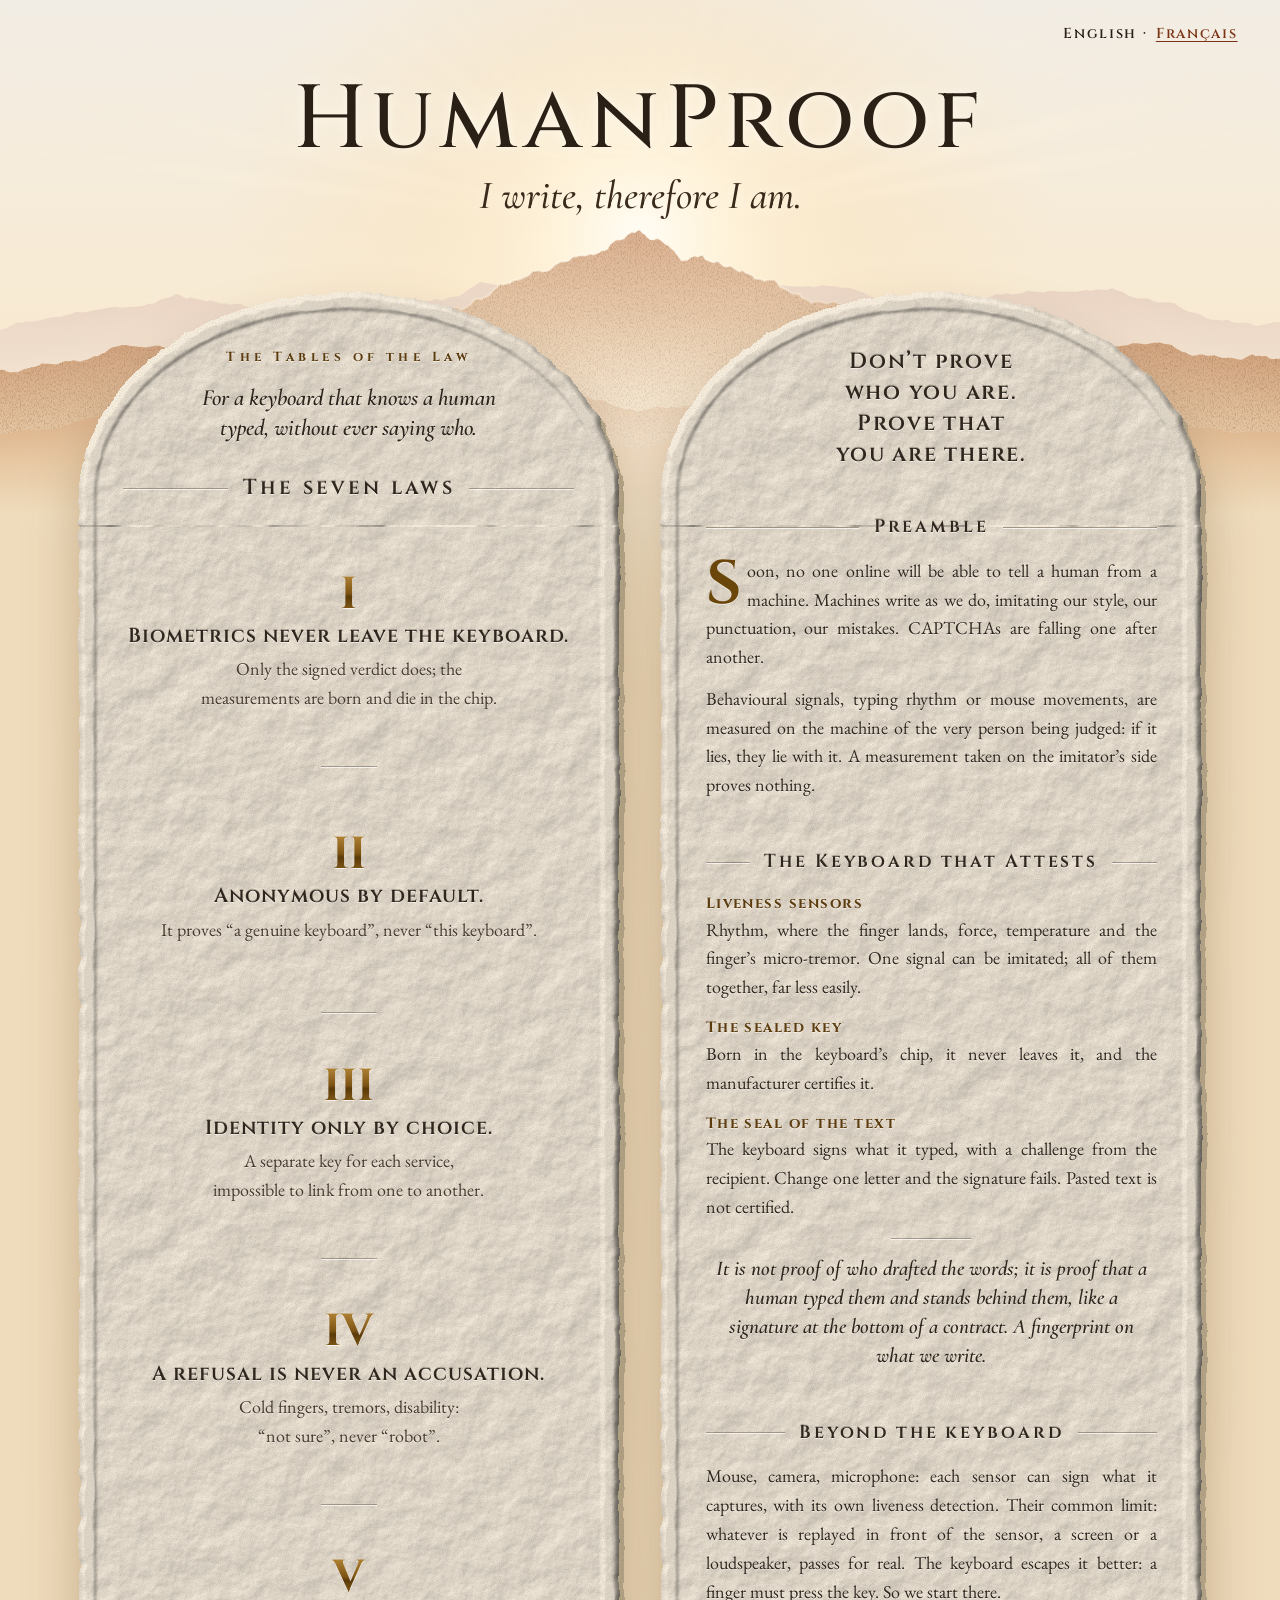
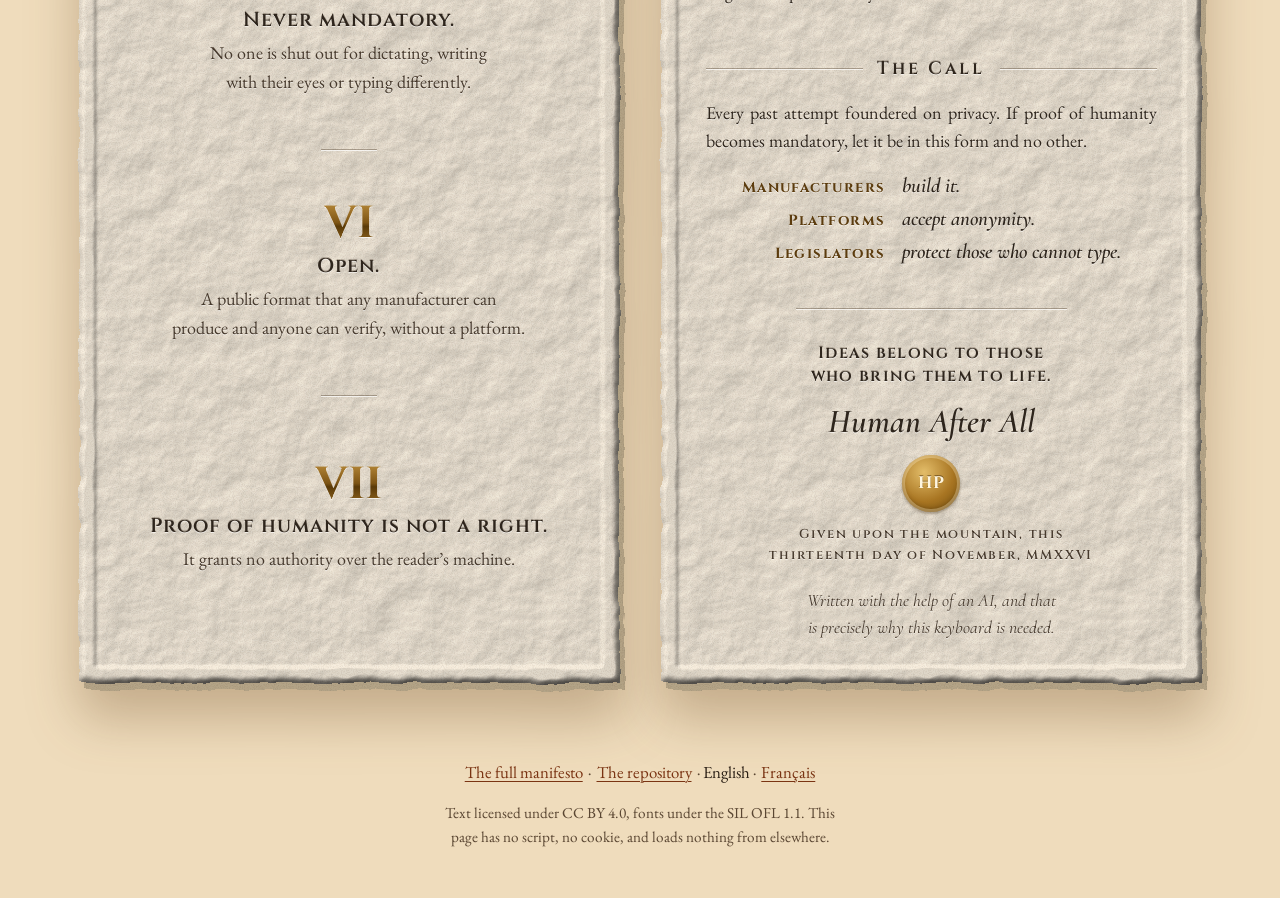
==== commit 590b2f9d: "Assume l'aide d'une IA : « Écrit avec l'aide d'une IA, et c'est justement pour ça qu'il faut ce clav" ====
--- a/docs/en.html
+++ b/docs/en.html
@@ -83,6 +83,7 @@
           <p class="signature">Human After All</p>
           <div class="seal" aria-hidden="true">HP</div>
           <p class="date">Given upon the mountain, this thirteenth day of November, MMXXVI</p>
+          <p class="aveu">Written with the help of an AI, and that is precisely why this keyboard is needed.</p>
         </div>
       </div>
     </div>
--- a/docs/style.css
+++ b/docs/style.css
@@ -314,6 +314,7 @@
   box-shadow: inset 0 0 0 3px rgba(255, 236, 190, 0.35), inset 0 -3px 5px rgba(50, 30, 5, 0.4), 0 2px 3px rgba(60, 40, 15, 0.35);
 }
 
+.colophon .aveu { margin: 1.4rem 0 0; font-family: var(--italic); font-style: italic; font-size: 1.1rem; line-height: 1.5; color: var(--carve-soft); text-wrap: balance; }
 .colophon .date { margin: 0; font-family: var(--roman); font-weight: 600; font-size: 0.8rem; line-height: 1.6; letter-spacing: 0.14em; color: var(--carve-soft); text-wrap: balance; }
 
 /* ---- At the foot of the mountain ---- */
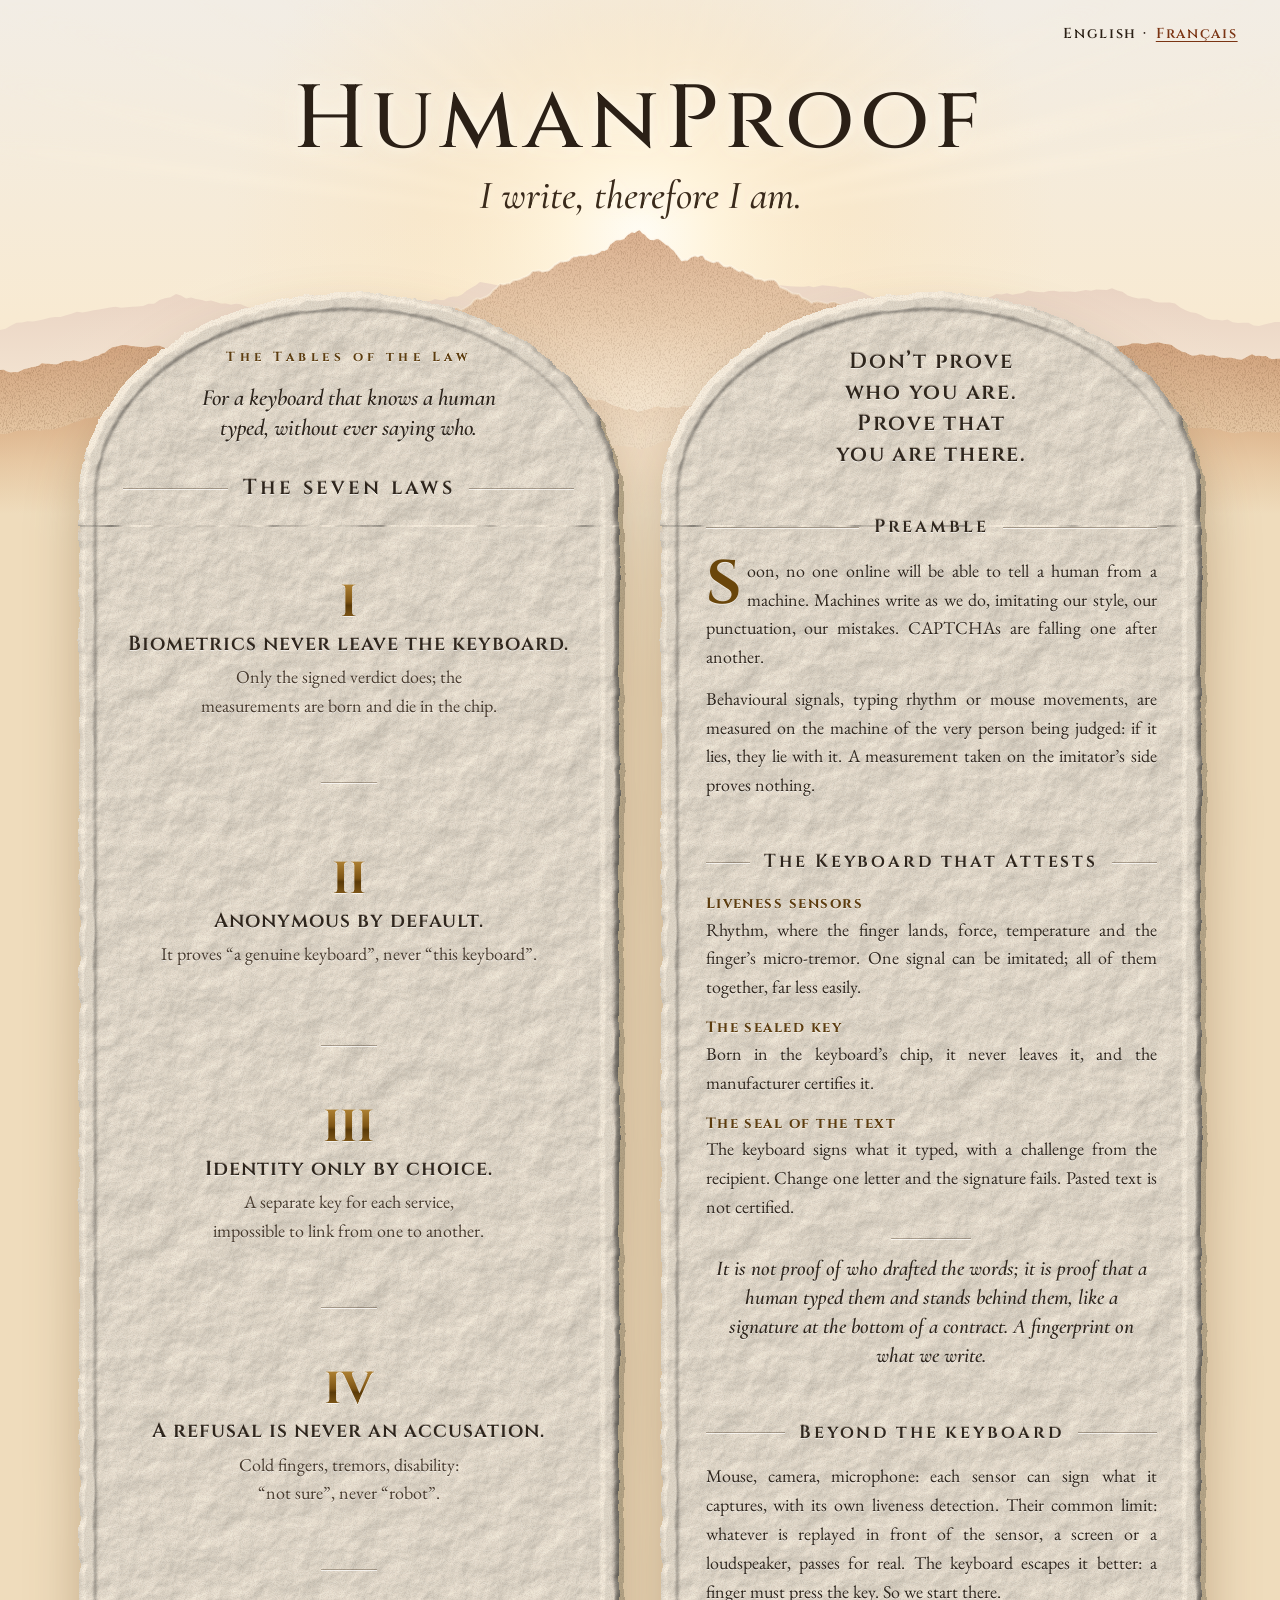
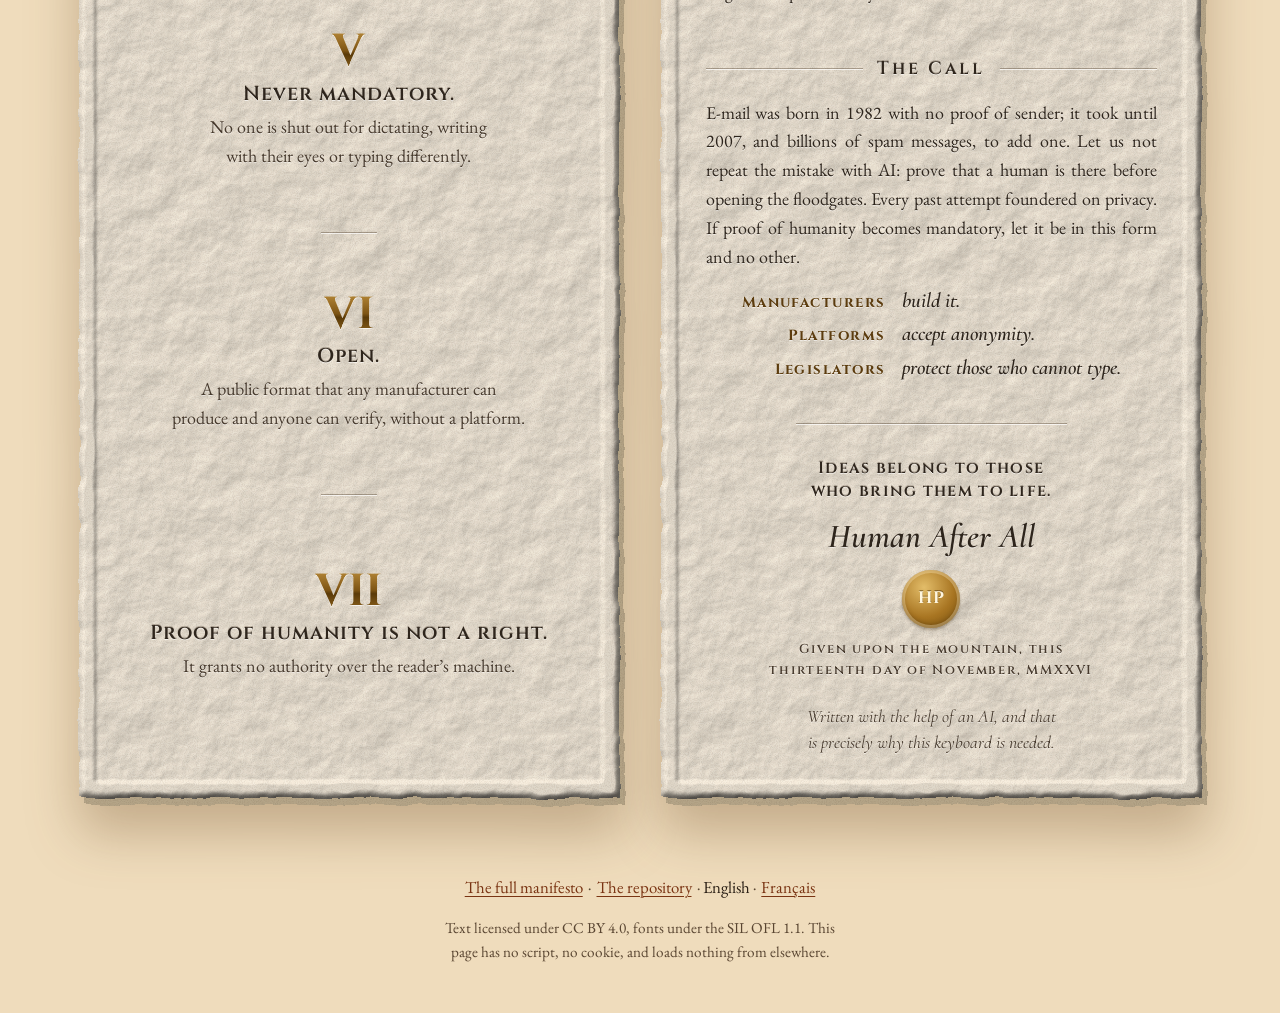
==== commit 424da466: "Manifeste : la leçon du courriel (né en 1982 sans preuve d'expéditeur, DKIM en 2007, DMARC en 2015)," ====
--- a/docs/en.html
+++ b/docs/en.html
@@ -71,7 +71,7 @@
         </section>
         <section aria-labelledby="h-call">
           <h2 id="h-call">The Call</h2>
-          <p>Every past attempt foundered on privacy. If proof of humanity becomes mandatory, let it be in this form and no other.</p>
+          <p>E-mail was born in 1982 with no proof of sender; it took until 2007, and billions of spam messages, to add one. Let us not repeat the mistake with AI: prove that a human is there before opening the floodgates. Every past attempt foundered on privacy. If proof of humanity becomes mandatory, let it be in this form and no other.</p>
           <dl class="decree">
             <dt>Manufacturers</dt><dd>build it.</dd>
             <dt>Platforms</dt><dd>accept anonymity.</dd>
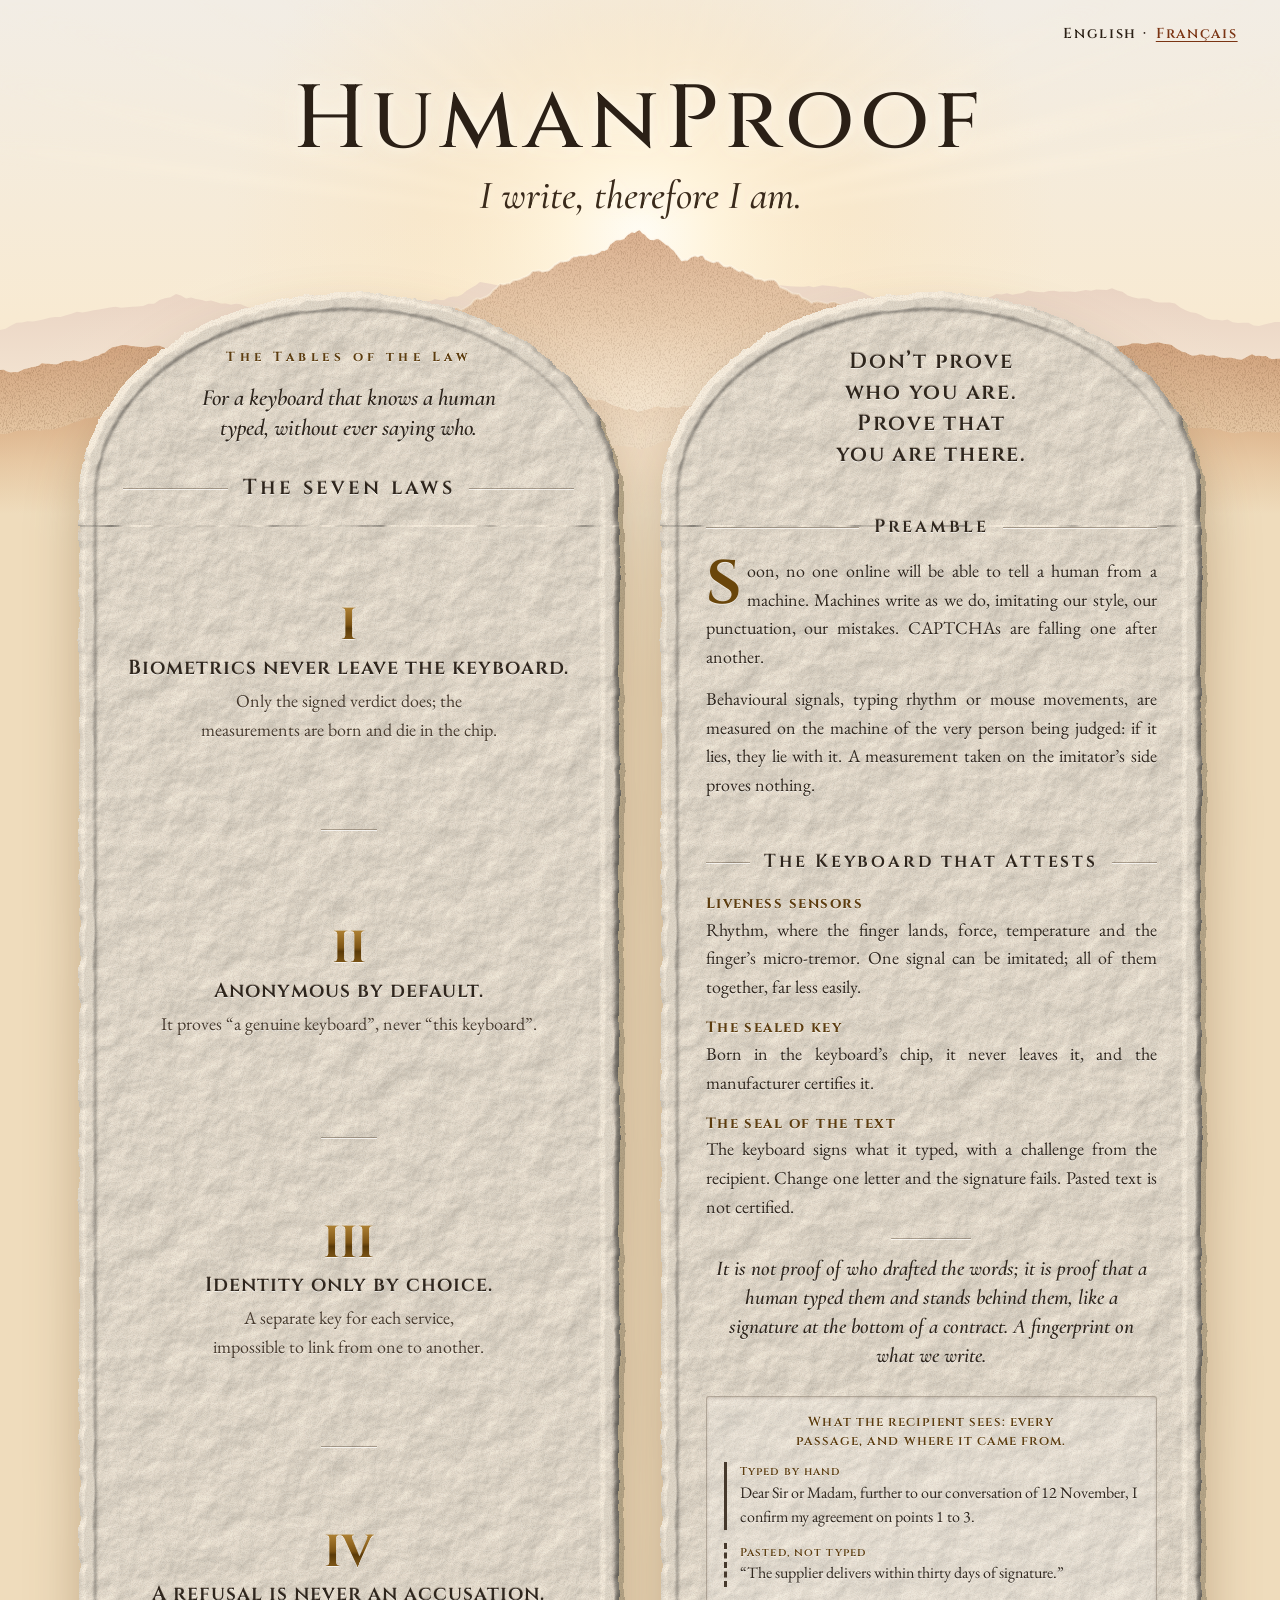
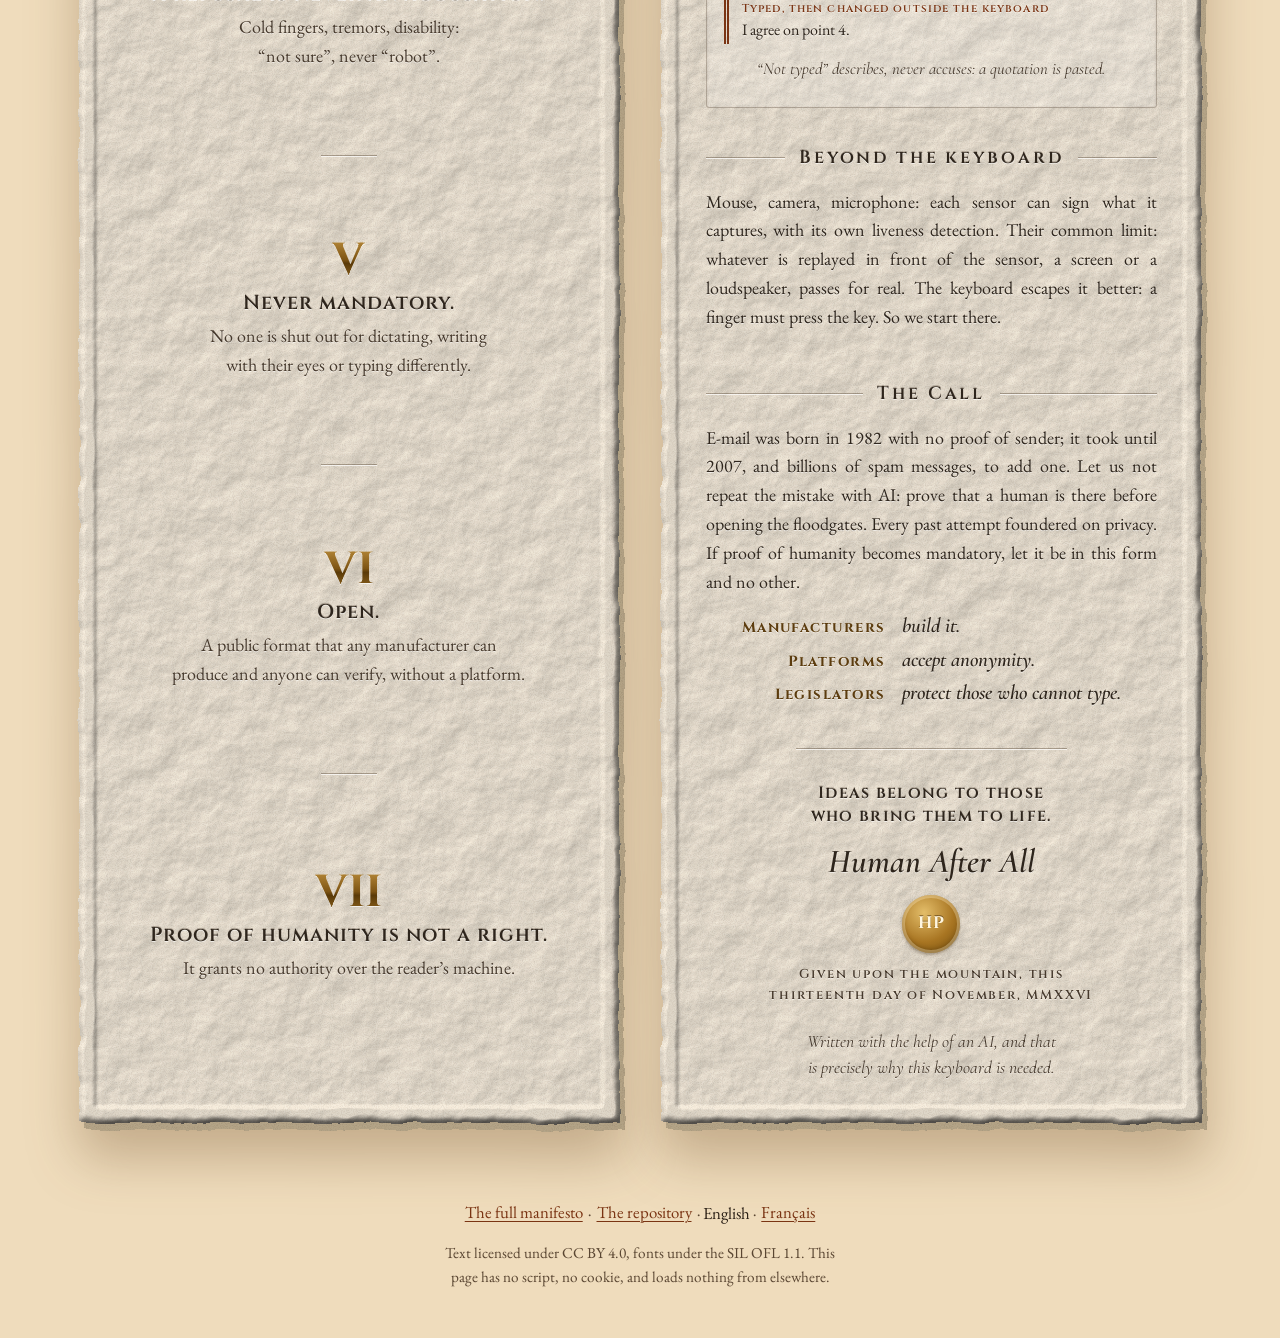
==== commit a5f39165: "Carte de provenance : le destinataire voit passage par passage ce qui a été tapé, collé ou modifié h" ====
--- a/docs/en.html
+++ b/docs/en.html
@@ -64,6 +64,13 @@
             <div class="stele"><h3>The seal of the text</h3><p>The keyboard signs what it typed, with a challenge from the recipient. Change one letter and the signature fails. Pasted text is not certified.</p></div>
           </div>
           <p class="gloss">It is not proof of who drafted the words; it is proof that a human typed them and stands behind them, like a signature at the bottom of a contract. A fingerprint on what we write.</p>
+          <figure class="proofmap">
+            <figcaption>What the recipient sees: every passage, and where it came from.</figcaption>
+            <p class="pm pm-typed"><span class="pm-tag">Typed by hand</span> Dear Sir or Madam, further to our conversation of 12 November, I confirm my agreement on points 1 to 3.</p>
+            <p class="pm pm-pasted"><span class="pm-tag">Pasted, not typed</span> “The supplier delivers within thirty days of signature.”</p>
+            <p class="pm pm-altered"><span class="pm-tag">Typed, then changed outside the keyboard</span> I agree on point 4.</p>
+            <p class="pm-note">“Not typed” describes, never accuses: a quotation is pasted.</p>
+          </figure>
         </section>
         <section aria-labelledby="h-beyond">
           <h2 id="h-beyond">Beyond the keyboard</h2>
--- a/docs/style.css
+++ b/docs/style.css
@@ -271,6 +271,16 @@
 }
 .stele p { margin: 0; }
 
+/* The provenance map: an inset cartouche; each passage says in words where it came from (never colour alone). */
+.proofmap { margin: 1.6rem 0 0; padding: 1rem 1.1rem 0.9rem; border: 1px solid rgba(70, 52, 32, 0.32); border-radius: 3px; background: rgba(255, 255, 255, 0.16); box-shadow: inset 0 1px 3px rgba(45, 30, 15, 0.18); }
+.proofmap figcaption { margin: 0 0 0.7rem; font-family: var(--roman); font-weight: 600; font-size: 0.82rem; line-height: 1.45; letter-spacing: 0.08em; text-align: center; color: var(--bronze); text-wrap: balance; }
+.pm { margin: 0.65rem 0 0; padding: 0.1rem 0 0.1rem 0.8rem; font-size: 1rem; line-height: 1.5; border-left: 3px solid var(--carve-soft); }
+.pm-pasted { border-left-style: dashed; }
+.pm-altered { border-left: 5px double var(--link); }
+.pm-tag { display: block; font-family: var(--roman); font-weight: 600; font-size: 0.7rem; letter-spacing: 0.1em; color: var(--bronze); }
+.pm-altered .pm-tag { color: var(--link); }
+.pm-note { margin: 0.9rem 0 0; font-family: var(--italic); font-style: italic; font-size: 1.05rem; line-height: 1.4; text-align: center; color: var(--carve-soft); text-wrap: balance; }
+
 .gloss {
   margin: 1.2rem 0 0;
   padding: 1rem 0.5rem 0;
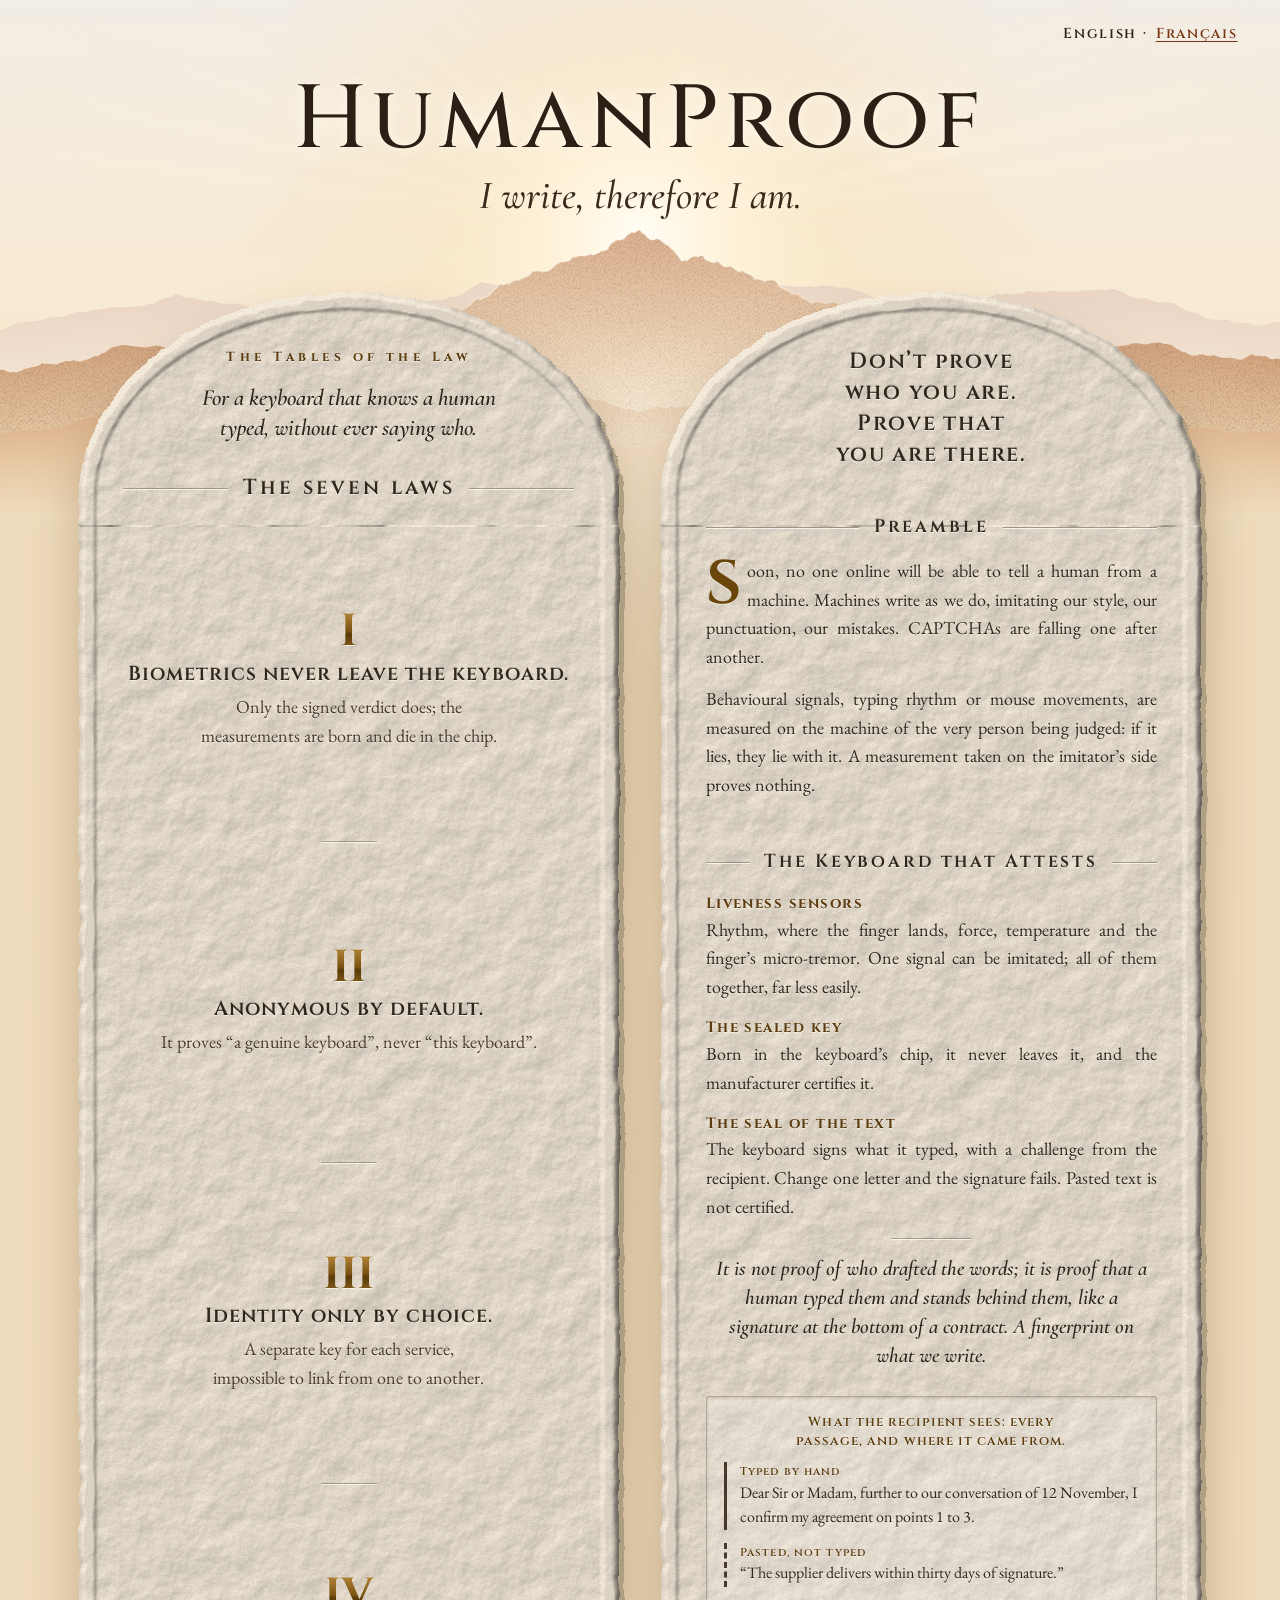
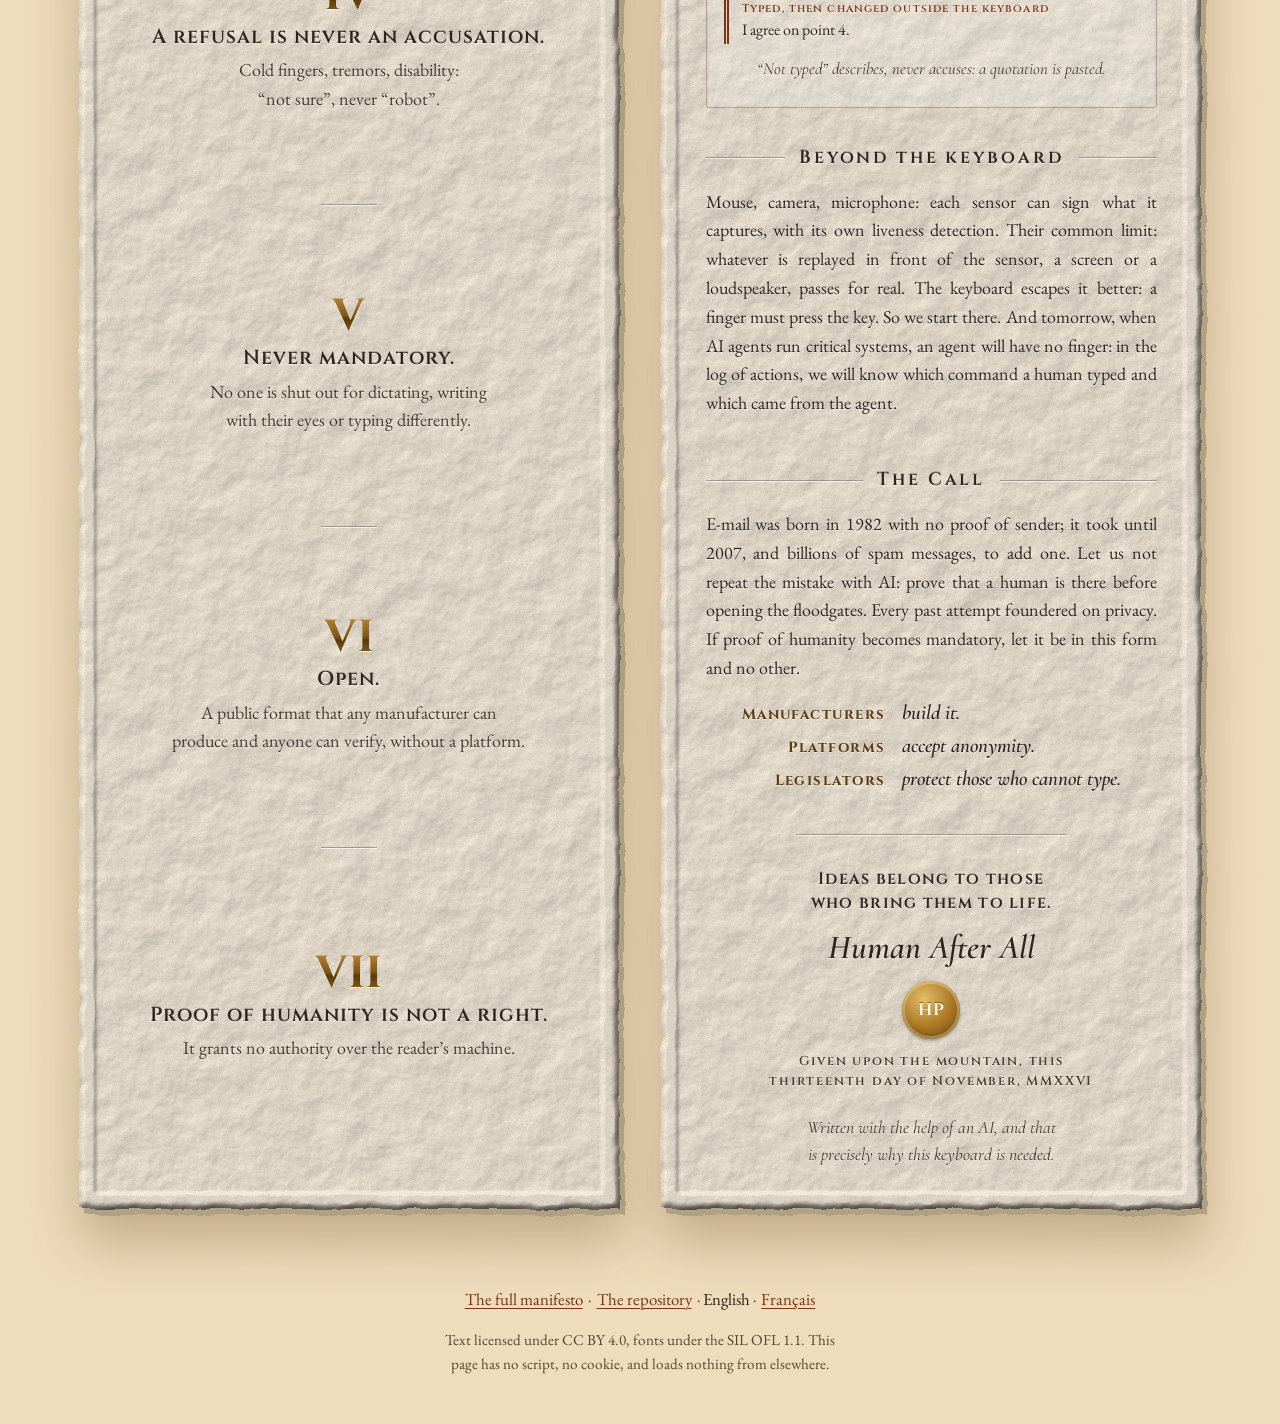
==== commit 6365263e: "La boîte noire des agents : savoir quelle commande un humain a tapée et laquelle vient d'un agent d'" ====
--- a/docs/en.html
+++ b/docs/en.html
@@ -74,7 +74,7 @@
         </section>
         <section aria-labelledby="h-beyond">
           <h2 id="h-beyond">Beyond the keyboard</h2>
-          <p>Mouse, camera, microphone: each sensor can sign what it captures, with its own liveness detection. Their common limit: whatever is replayed in front of the sensor, a screen or a loudspeaker, passes for real. The keyboard escapes it better: a finger must press the key. So we start there.</p>
+          <p>Mouse, camera, microphone: each sensor can sign what it captures, with its own liveness detection. Their common limit: whatever is replayed in front of the sensor, a screen or a loudspeaker, passes for real. The keyboard escapes it better: a finger must press the key. So we start there. And tomorrow, when AI agents run critical systems, an agent will have no finger: in the log of actions, we will know which command a human typed and which came from the agent.</p>
         </section>
         <section aria-labelledby="h-call">
           <h2 id="h-call">The Call</h2>
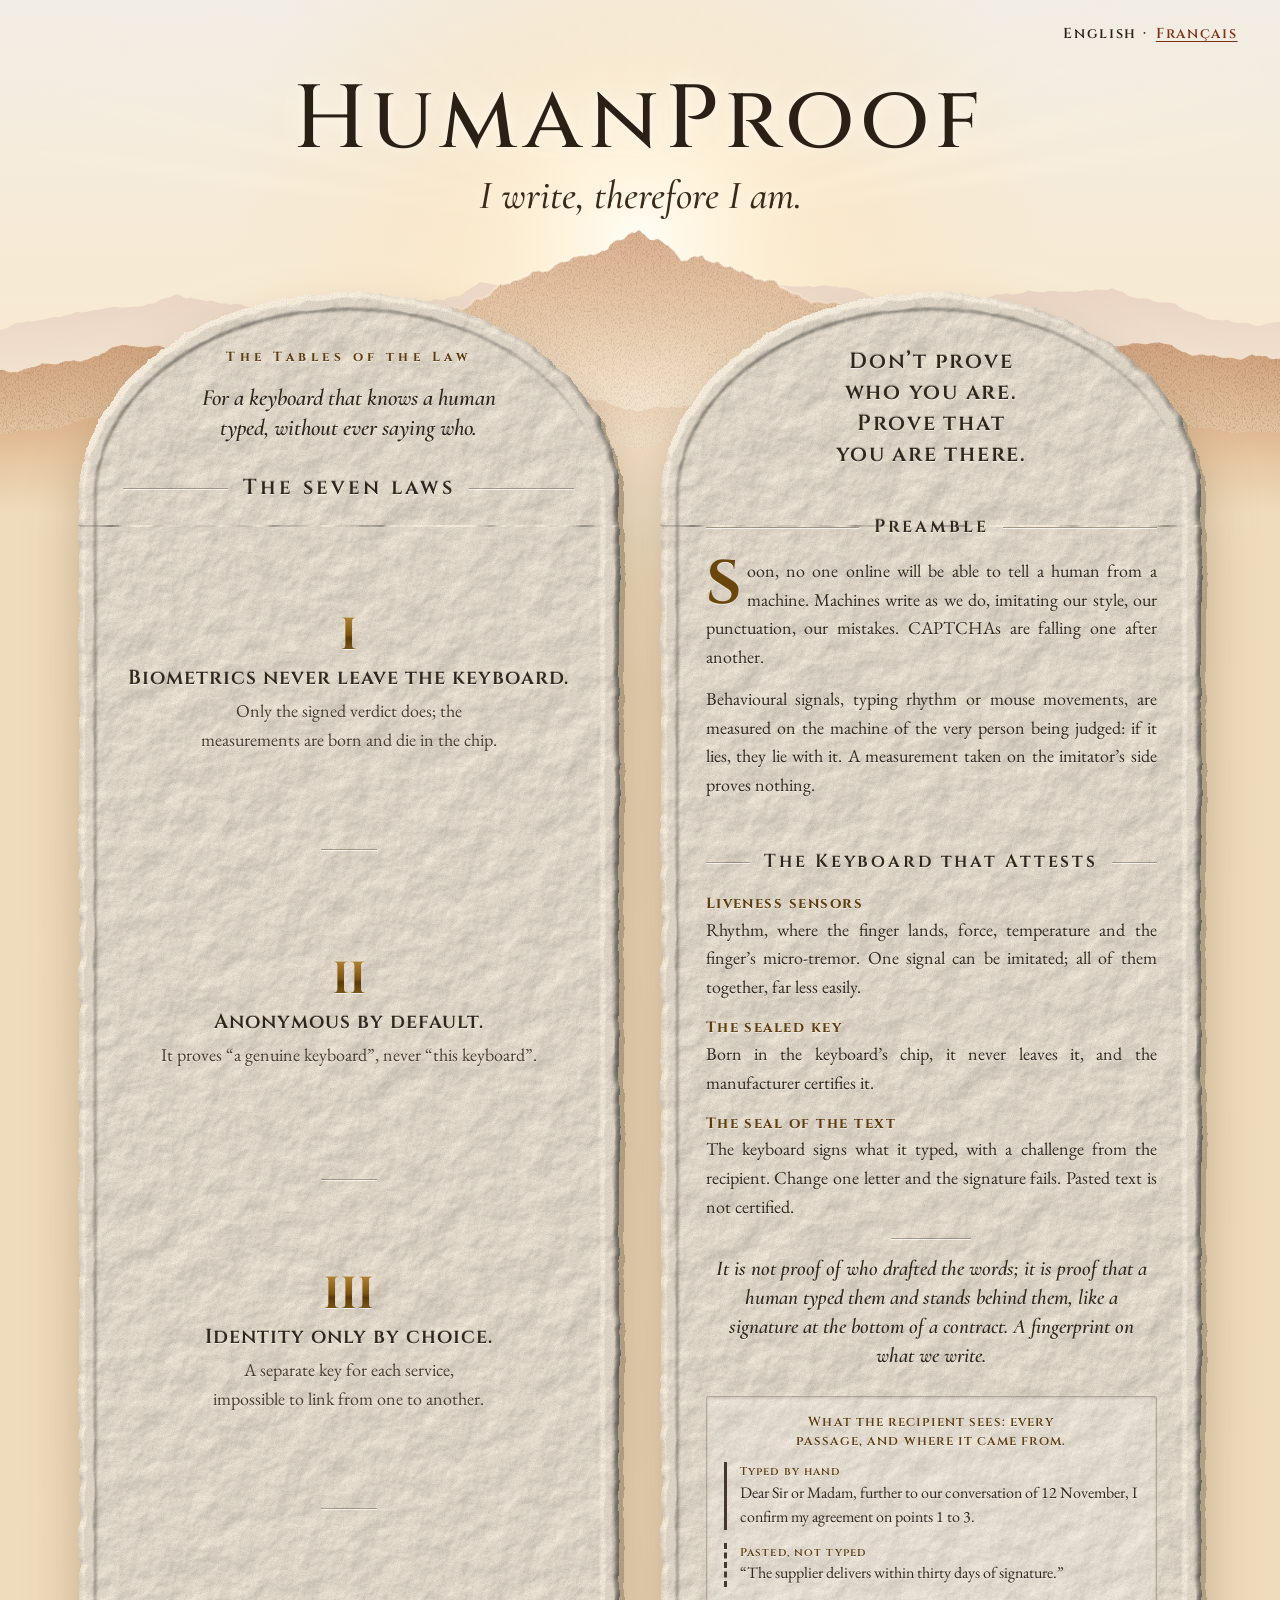
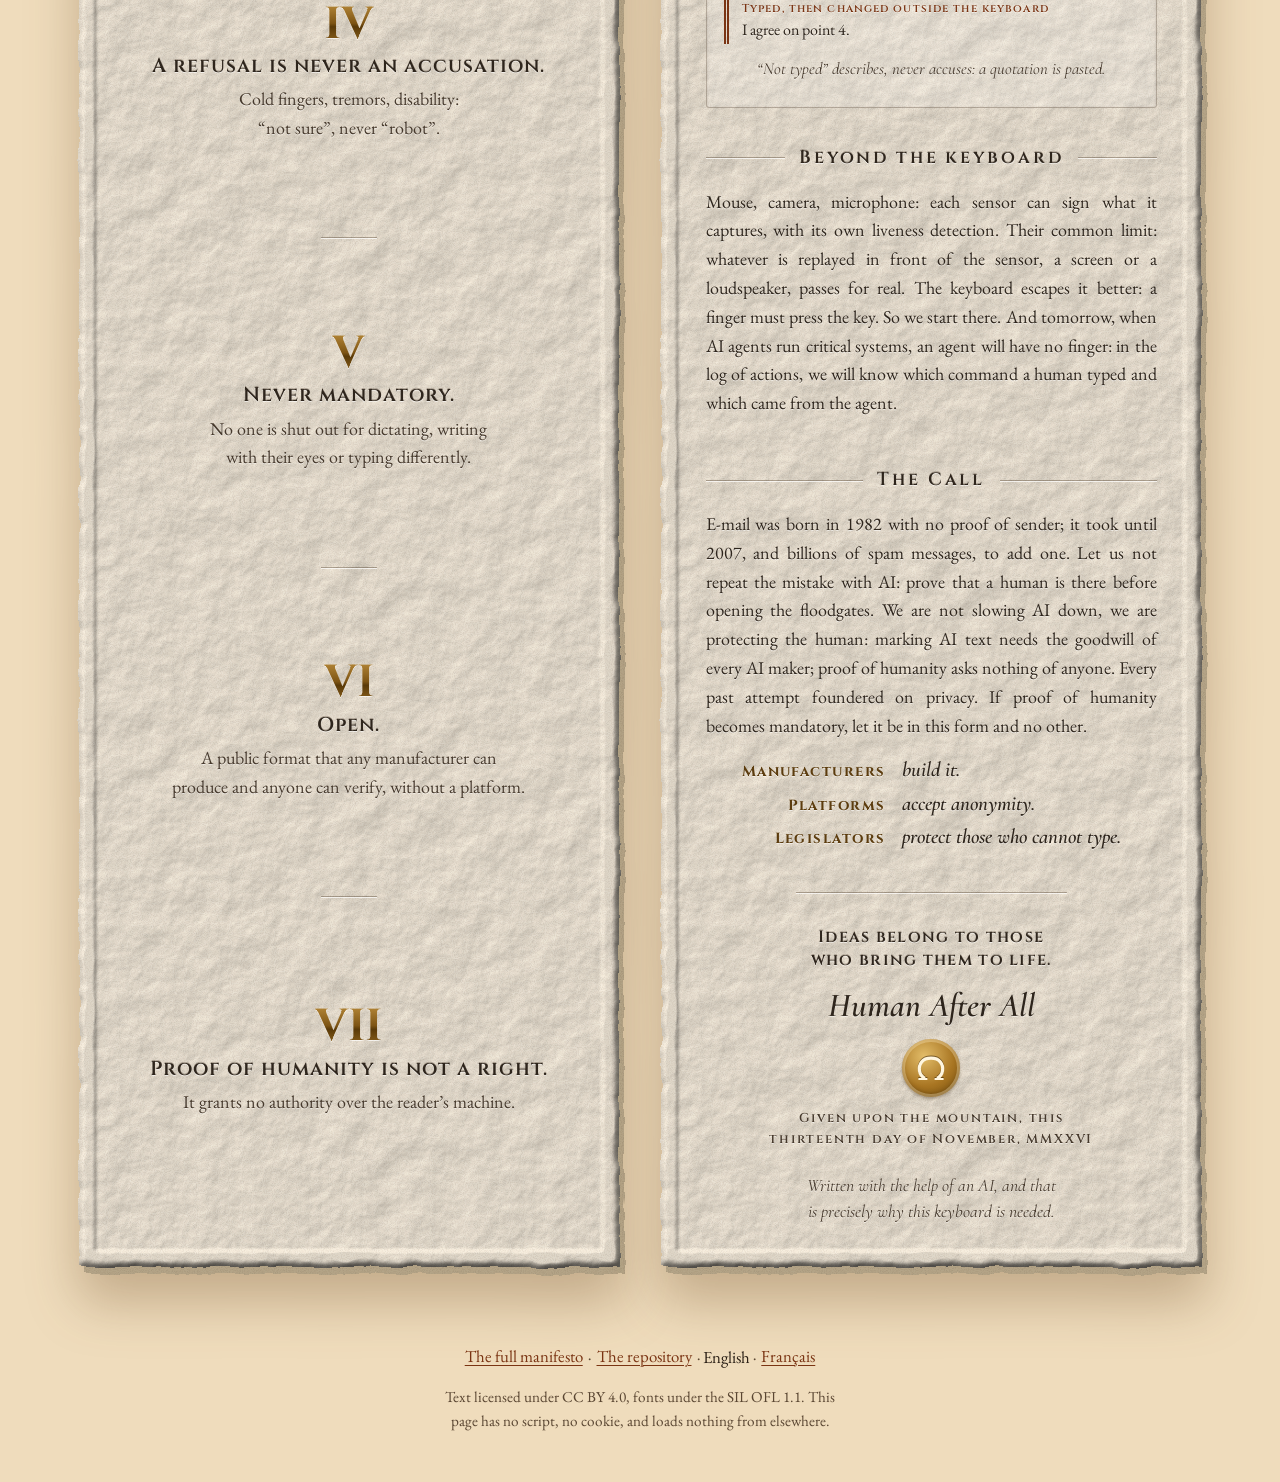
==== commit 93bb82e0: "On ne freine pas l'IA, on protège l'humain : le marquage des textes de l'IA demande tous ses fabrica" ====
--- a/docs/en.html
+++ b/docs/en.html
@@ -78,7 +78,7 @@
         </section>
         <section aria-labelledby="h-call">
           <h2 id="h-call">The Call</h2>
-          <p>E-mail was born in 1982 with no proof of sender; it took until 2007, and billions of spam messages, to add one. Let us not repeat the mistake with AI: prove that a human is there before opening the floodgates. Every past attempt foundered on privacy. If proof of humanity becomes mandatory, let it be in this form and no other.</p>
+          <p>E-mail was born in 1982 with no proof of sender; it took until 2007, and billions of spam messages, to add one. Let us not repeat the mistake with AI: prove that a human is there before opening the floodgates. We are not slowing AI down, we are protecting the human: marking AI text needs the goodwill of every AI maker; proof of humanity asks nothing of anyone. Every past attempt foundered on privacy. If proof of humanity becomes mandatory, let it be in this form and no other.</p>
           <dl class="decree">
             <dt>Manufacturers</dt><dd>build it.</dd>
             <dt>Platforms</dt><dd>accept anonymity.</dd>
@@ -88,7 +88,7 @@
         <div class="colophon">
           <p class="maxim">Ideas belong to those who bring them to life.</p>
           <p class="signature">Human After All</p>
-          <div class="seal" aria-hidden="true">HP</div>
+          <div class="seal" aria-hidden="true"></div>
           <p class="date">Given upon the mountain, this thirteenth day of November, MMXXVI</p>
           <p class="aveu">Written with the help of an AI, and that is precisely why this keyboard is needed.</p>
         </div>
--- a/docs/style.css
+++ b/docs/style.css
@@ -308,19 +308,13 @@
 .colophon .signature { margin: 0; font-family: var(--italic); font-style: italic; font-weight: 600; font-size: 2.1rem; line-height: 1.2; }
 
 .seal {
-  display: grid;
-  place-items: center;
   width: 3.6rem;
   height: 3.6rem;
   margin: 0.8rem auto;
   border-radius: 50%;
-  font-family: var(--roman);
-  font-weight: 700;
-  font-size: 1.05rem;
-  letter-spacing: 0.04em;
-  color: #fff6df;
-  text-shadow: 0 -1px 0 rgba(60, 36, 6, 0.6);
-  background: radial-gradient(circle at 38% 30%, #e3bd69, #a87522 55%, #6e4a0c);
+  background:
+    url("seal-omega.svg") center / 62% auto no-repeat,
+    radial-gradient(circle at 38% 30%, #e3bd69, #a87522 55%, #6e4a0c);
   box-shadow: inset 0 0 0 3px rgba(255, 236, 190, 0.35), inset 0 -3px 5px rgba(50, 30, 5, 0.4), 0 2px 3px rgba(60, 40, 15, 0.35);
 }
 
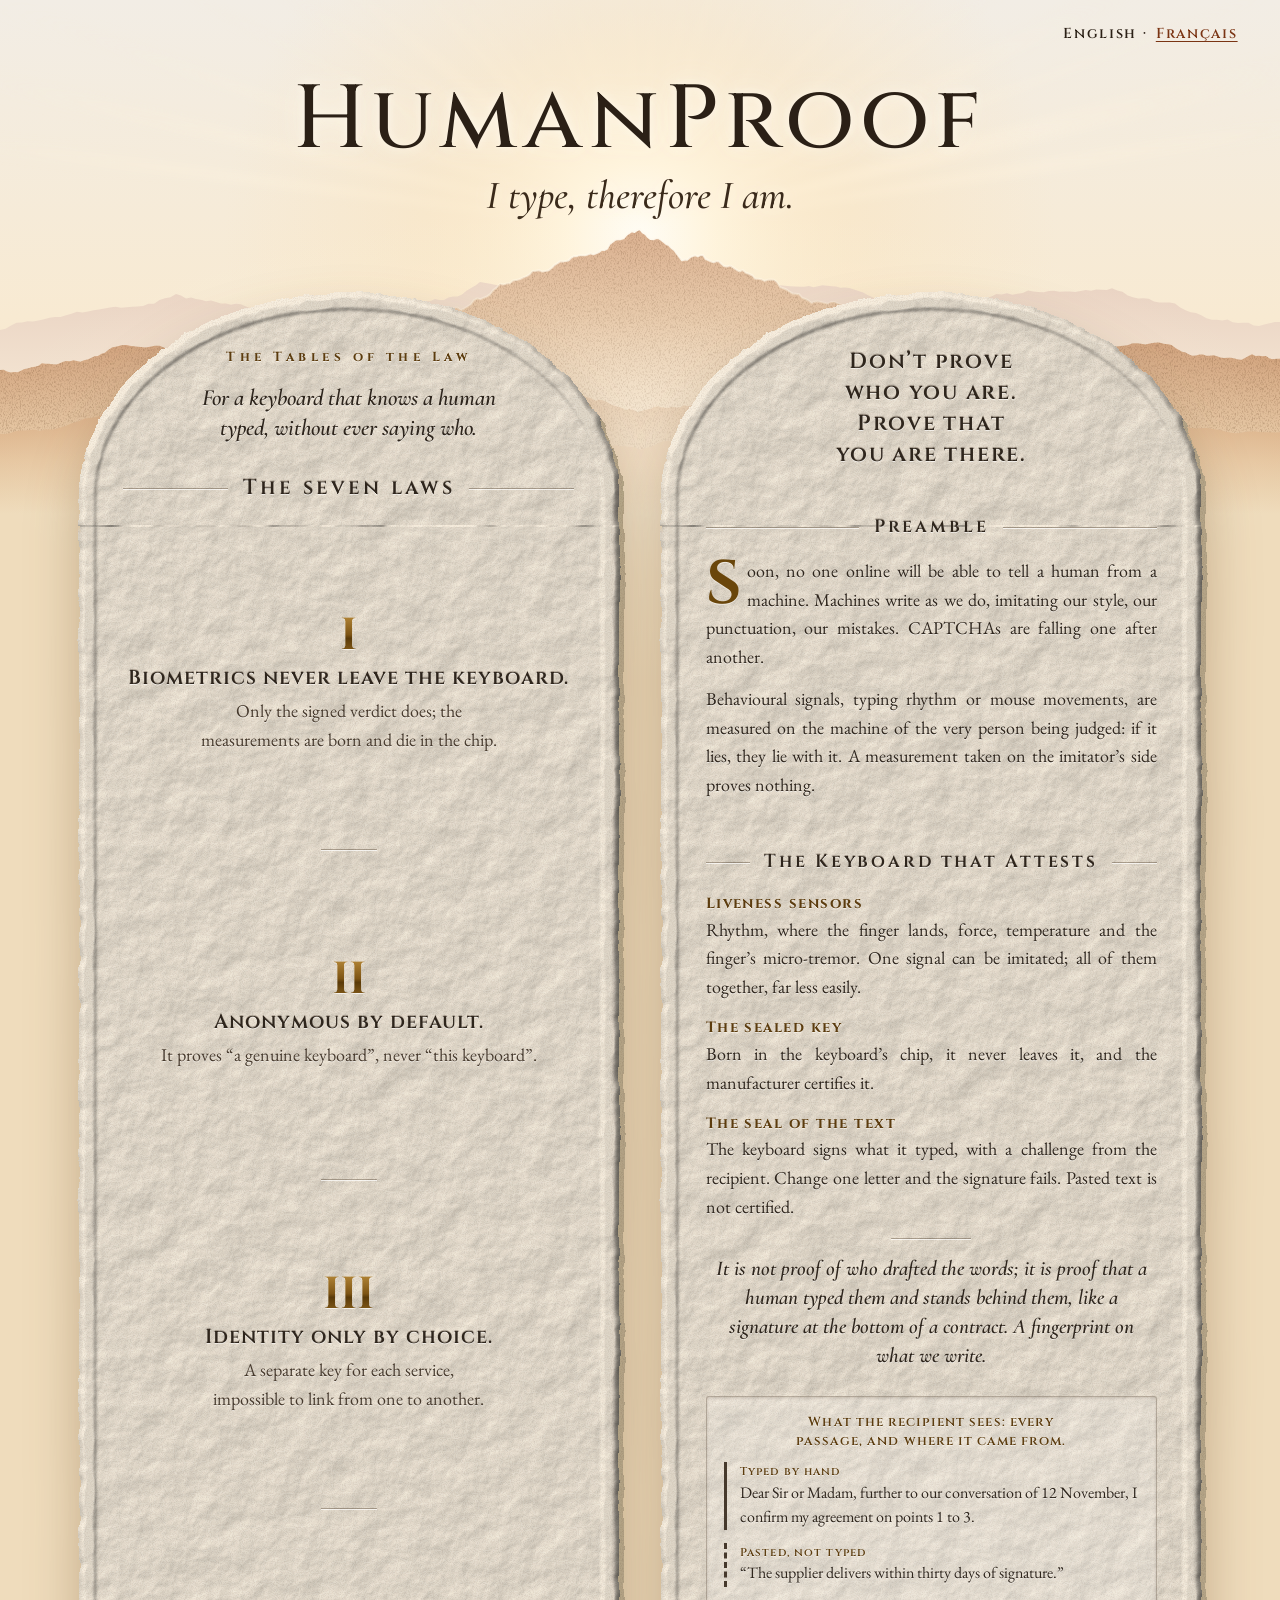
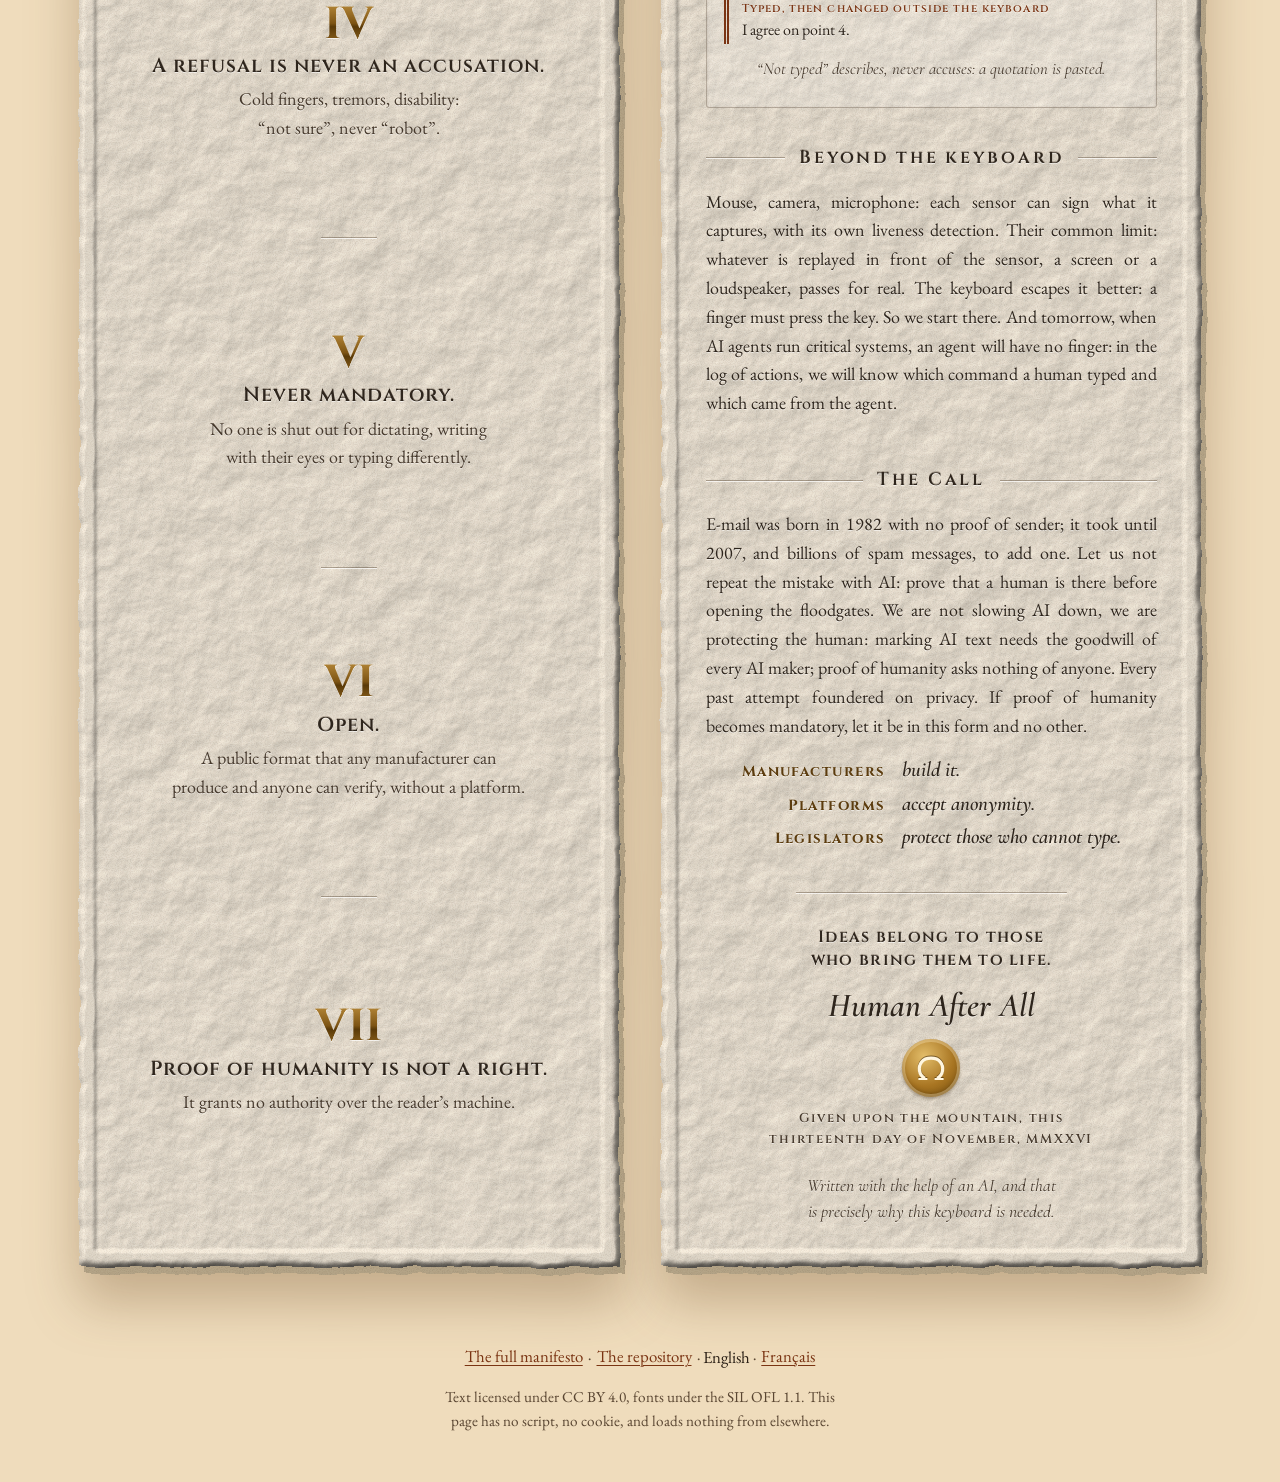
==== commit 49218edd: "Slogan anglais : « I type, therefore I am » (le clavier prouve la frappe, pas la rédaction, comme le" ====
--- a/docs/en.html
+++ b/docs/en.html
@@ -6,9 +6,9 @@
   <meta http-equiv="Content-Security-Policy" content="default-src 'none'; style-src 'self'; font-src 'self'; img-src 'self'; base-uri 'none'; form-action 'none'">
   <meta name="referrer" content="no-referrer">
   <meta name="color-scheme" content="light">
-  <title>HumanProof — I write, therefore I am</title>
+  <title>HumanProof — I type, therefore I am</title>
   <meta name="description" content="A manifesto for a keyboard that knows a human typed, without ever saying who.">
-  <meta property="og:title" content="HumanProof — I write, therefore I am">
+  <meta property="og:title" content="HumanProof — I type, therefore I am">
   <meta property="og:description" content="A manifesto for a keyboard that knows a human typed, without ever saying who.">
   <meta property="og:type" content="website">
   <meta property="og:url" content="https://vpan-utbm.github.io/knock-knock/en.html">
@@ -21,7 +21,7 @@
   <header class="sky">
     <nav class="lang"><span aria-current="page">English</span>&nbsp;· <a href="index.html" hreflang="fr" lang="fr">Français</a></nav>
     <h1>HumanProof</h1>
-    <p class="tagline">I write, therefore I am.</p>
+    <p class="tagline">I type, therefore I am.</p>
   </header>
 
   <main class="tables">
